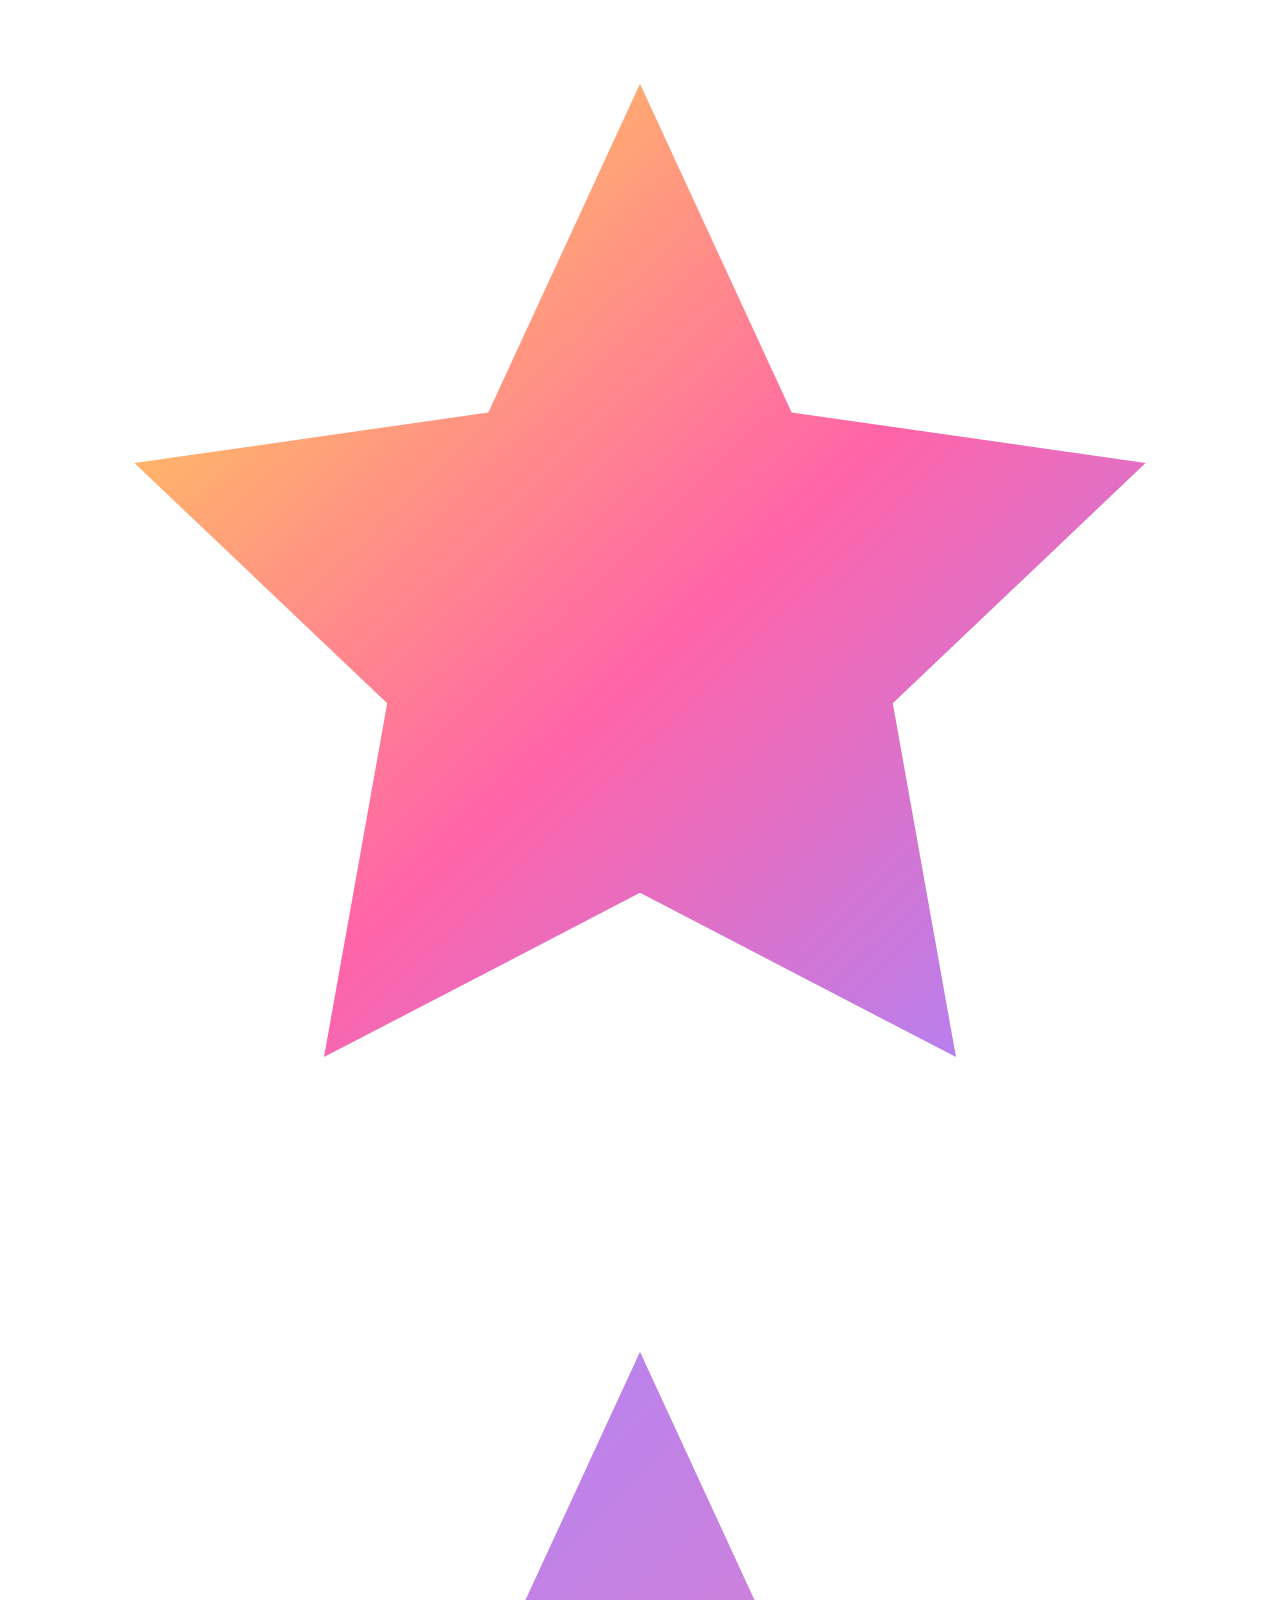
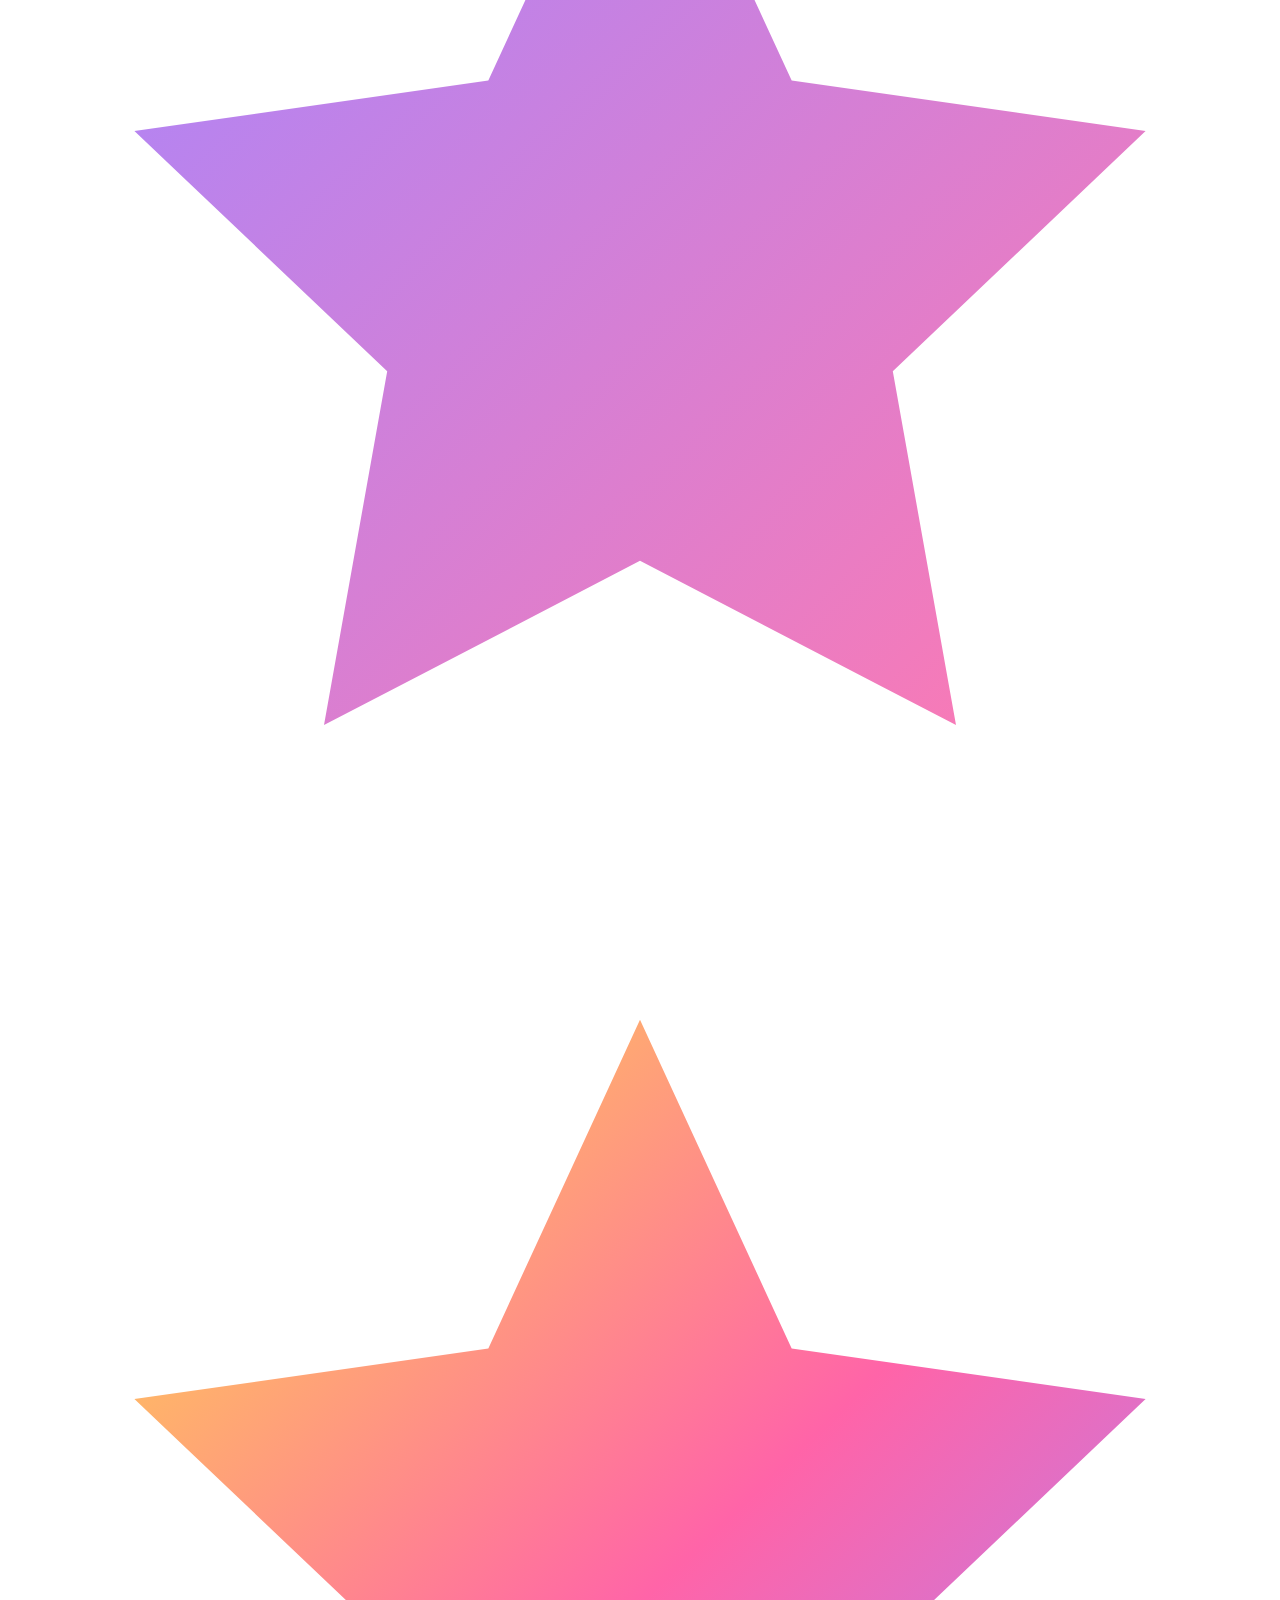
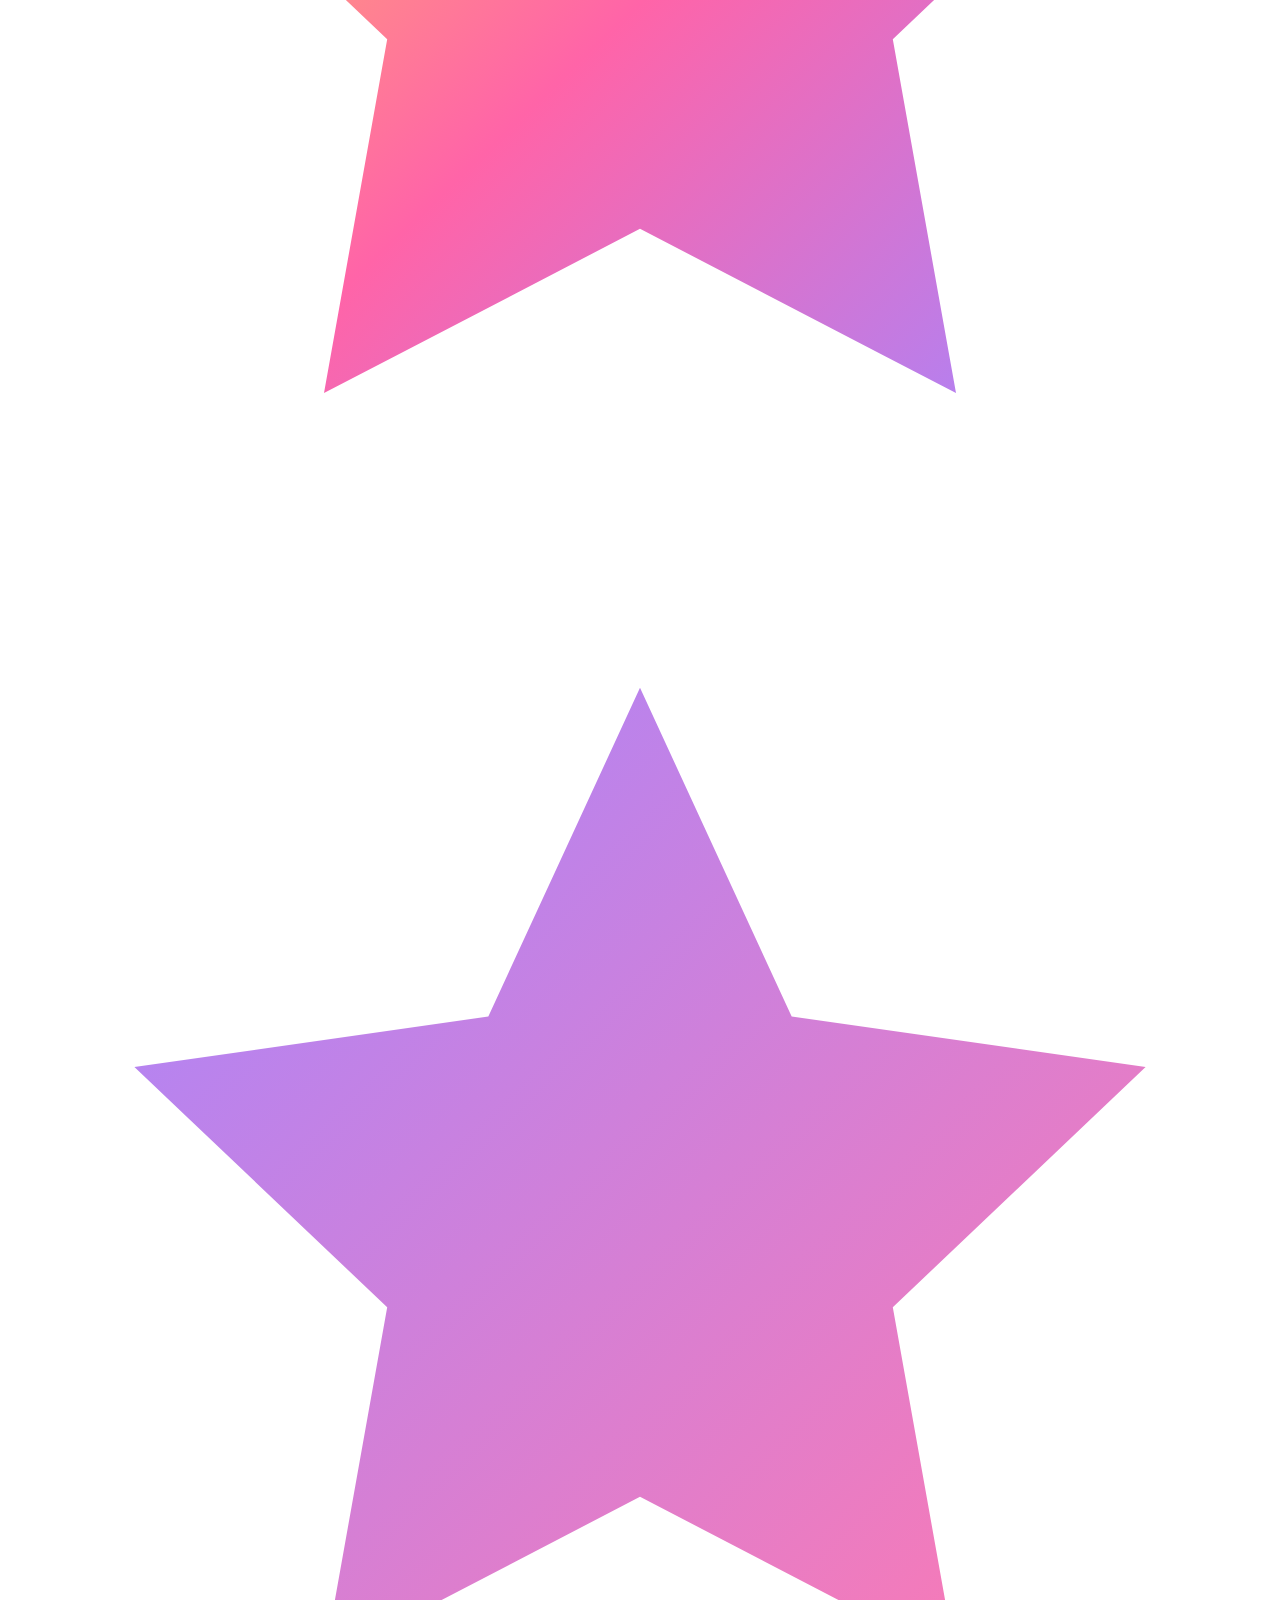
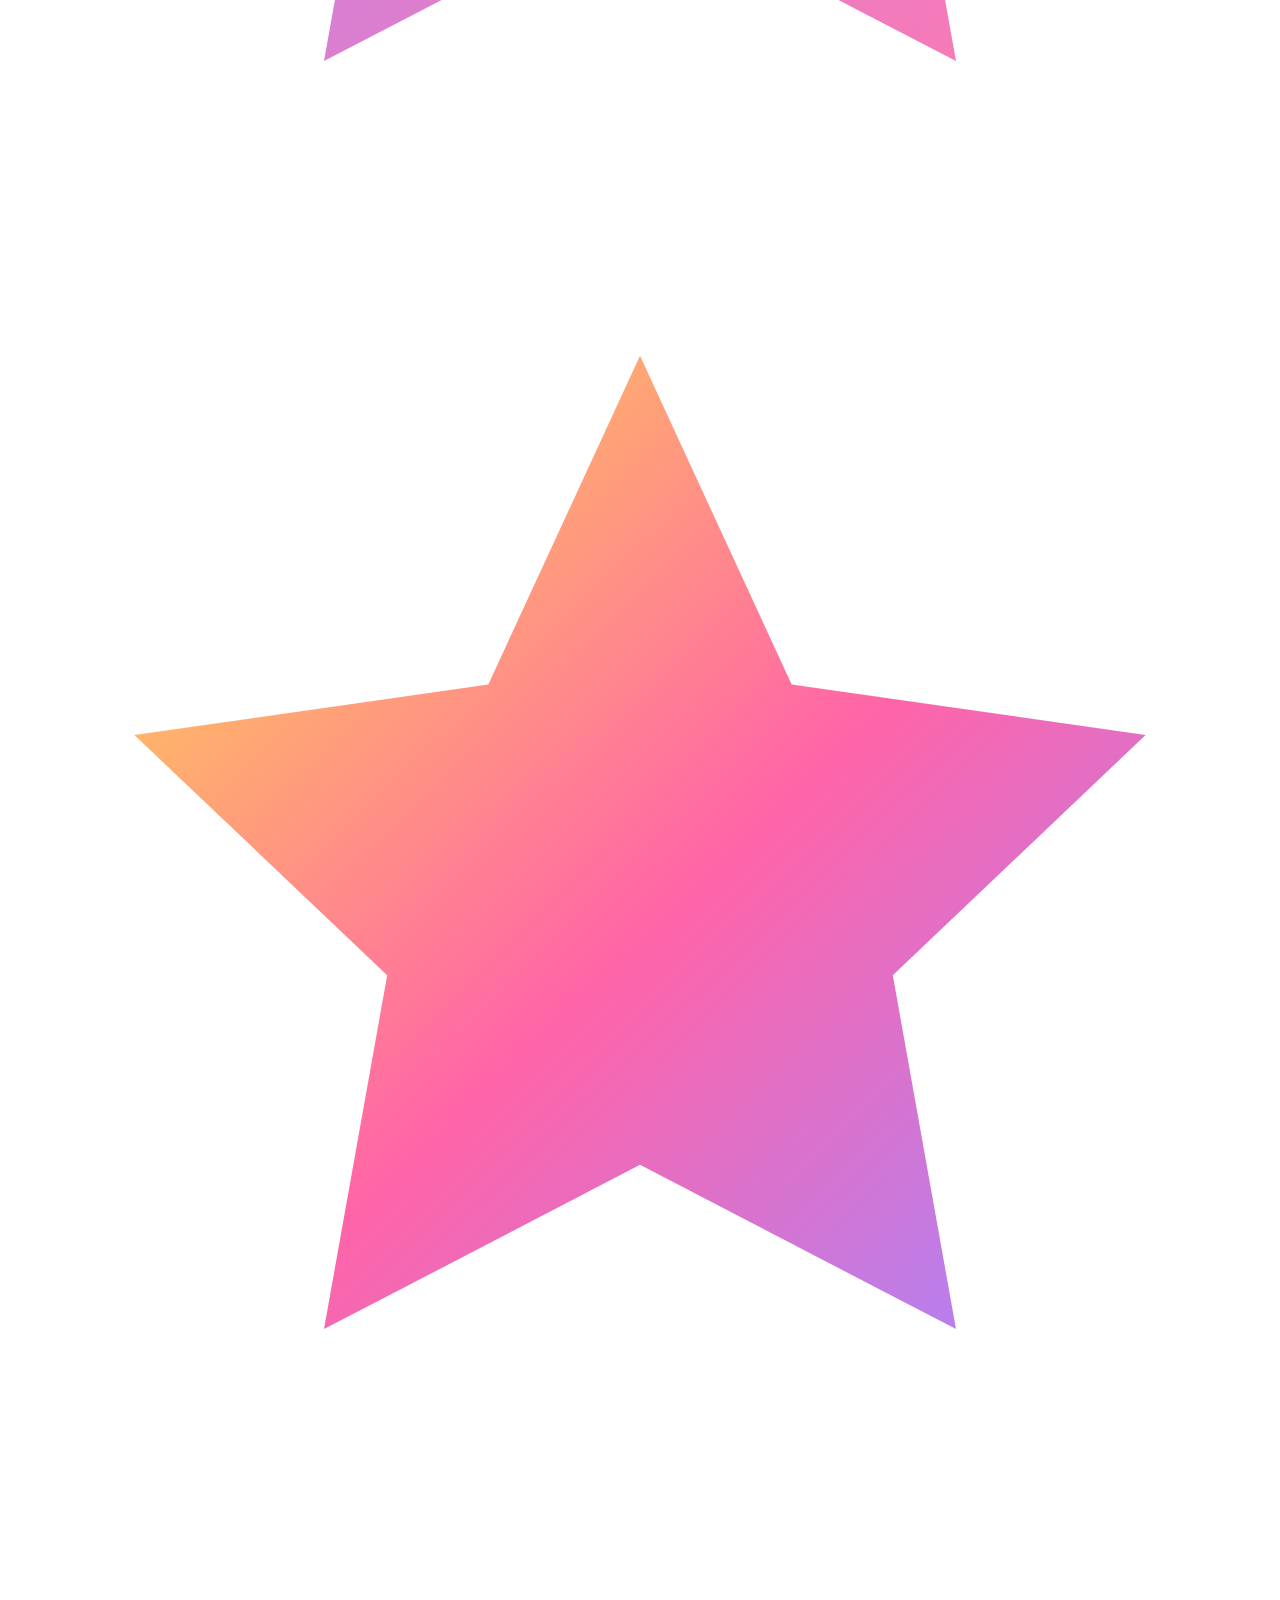
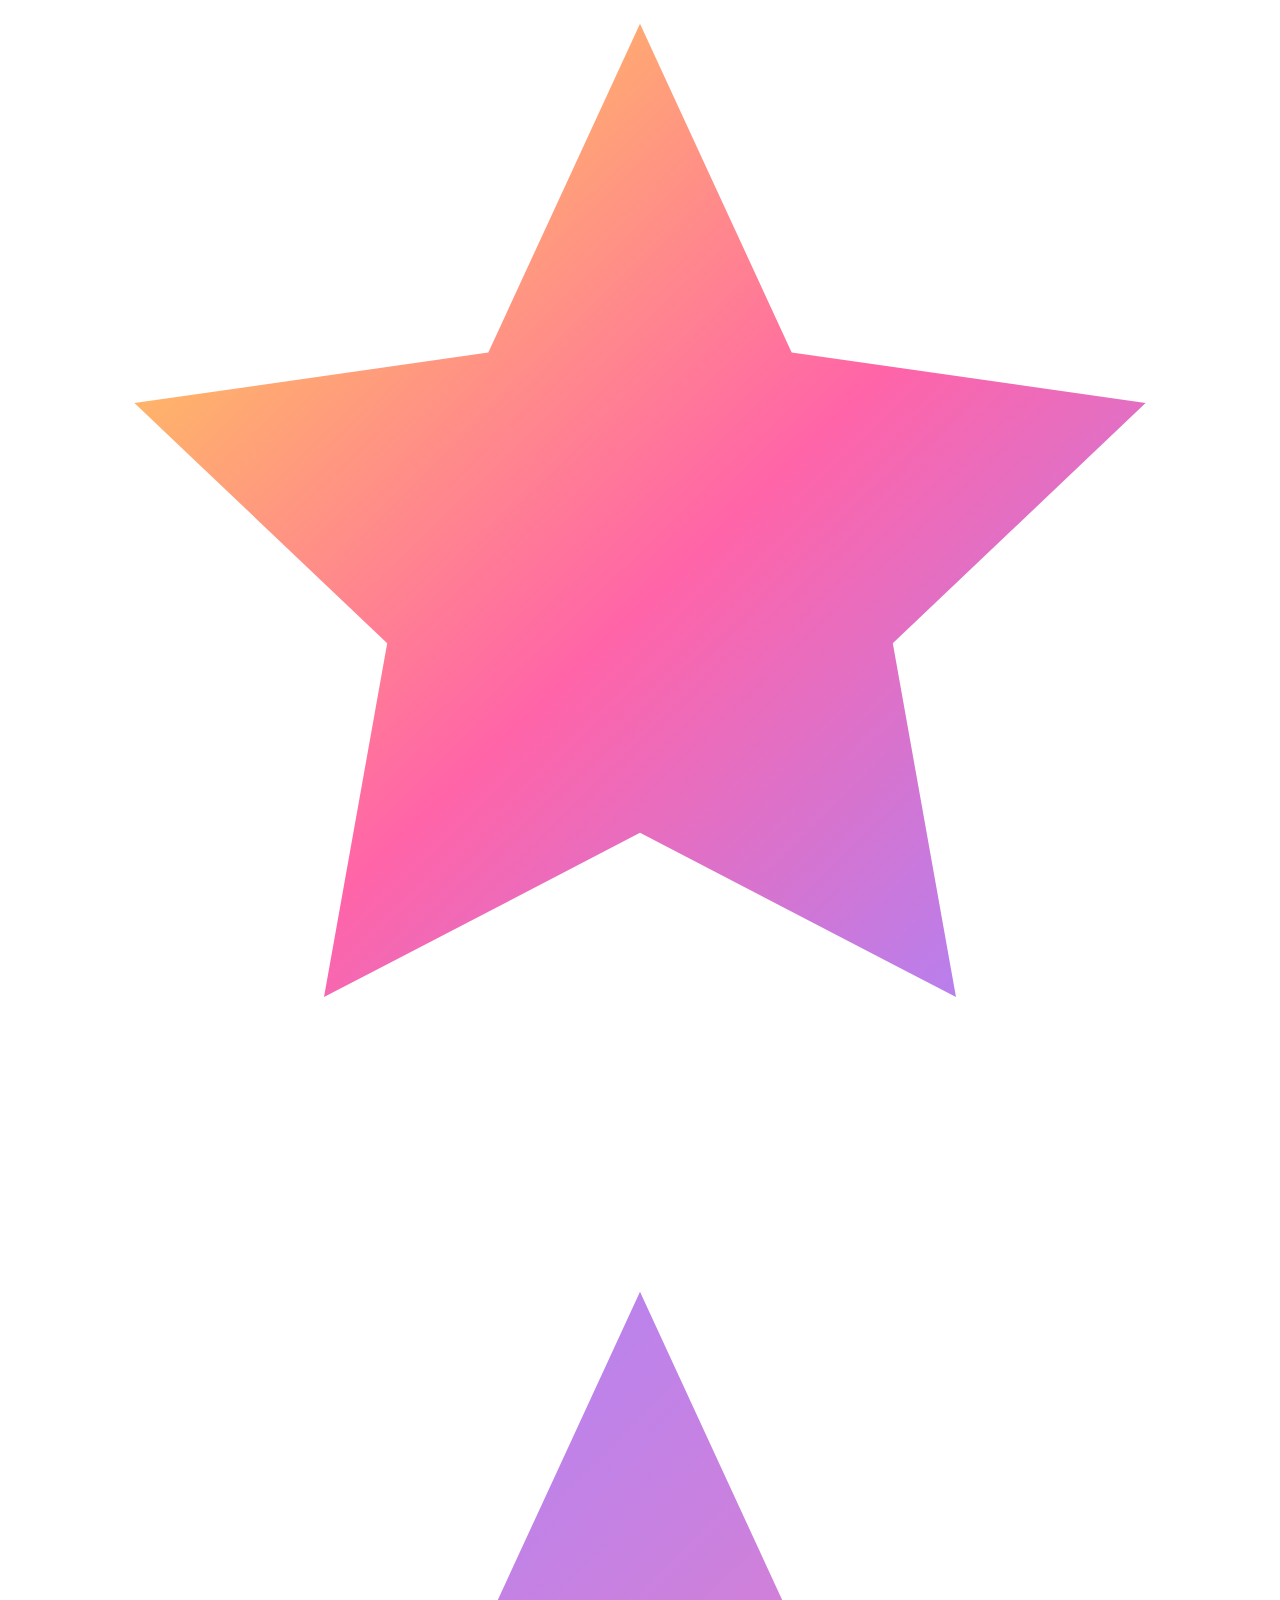
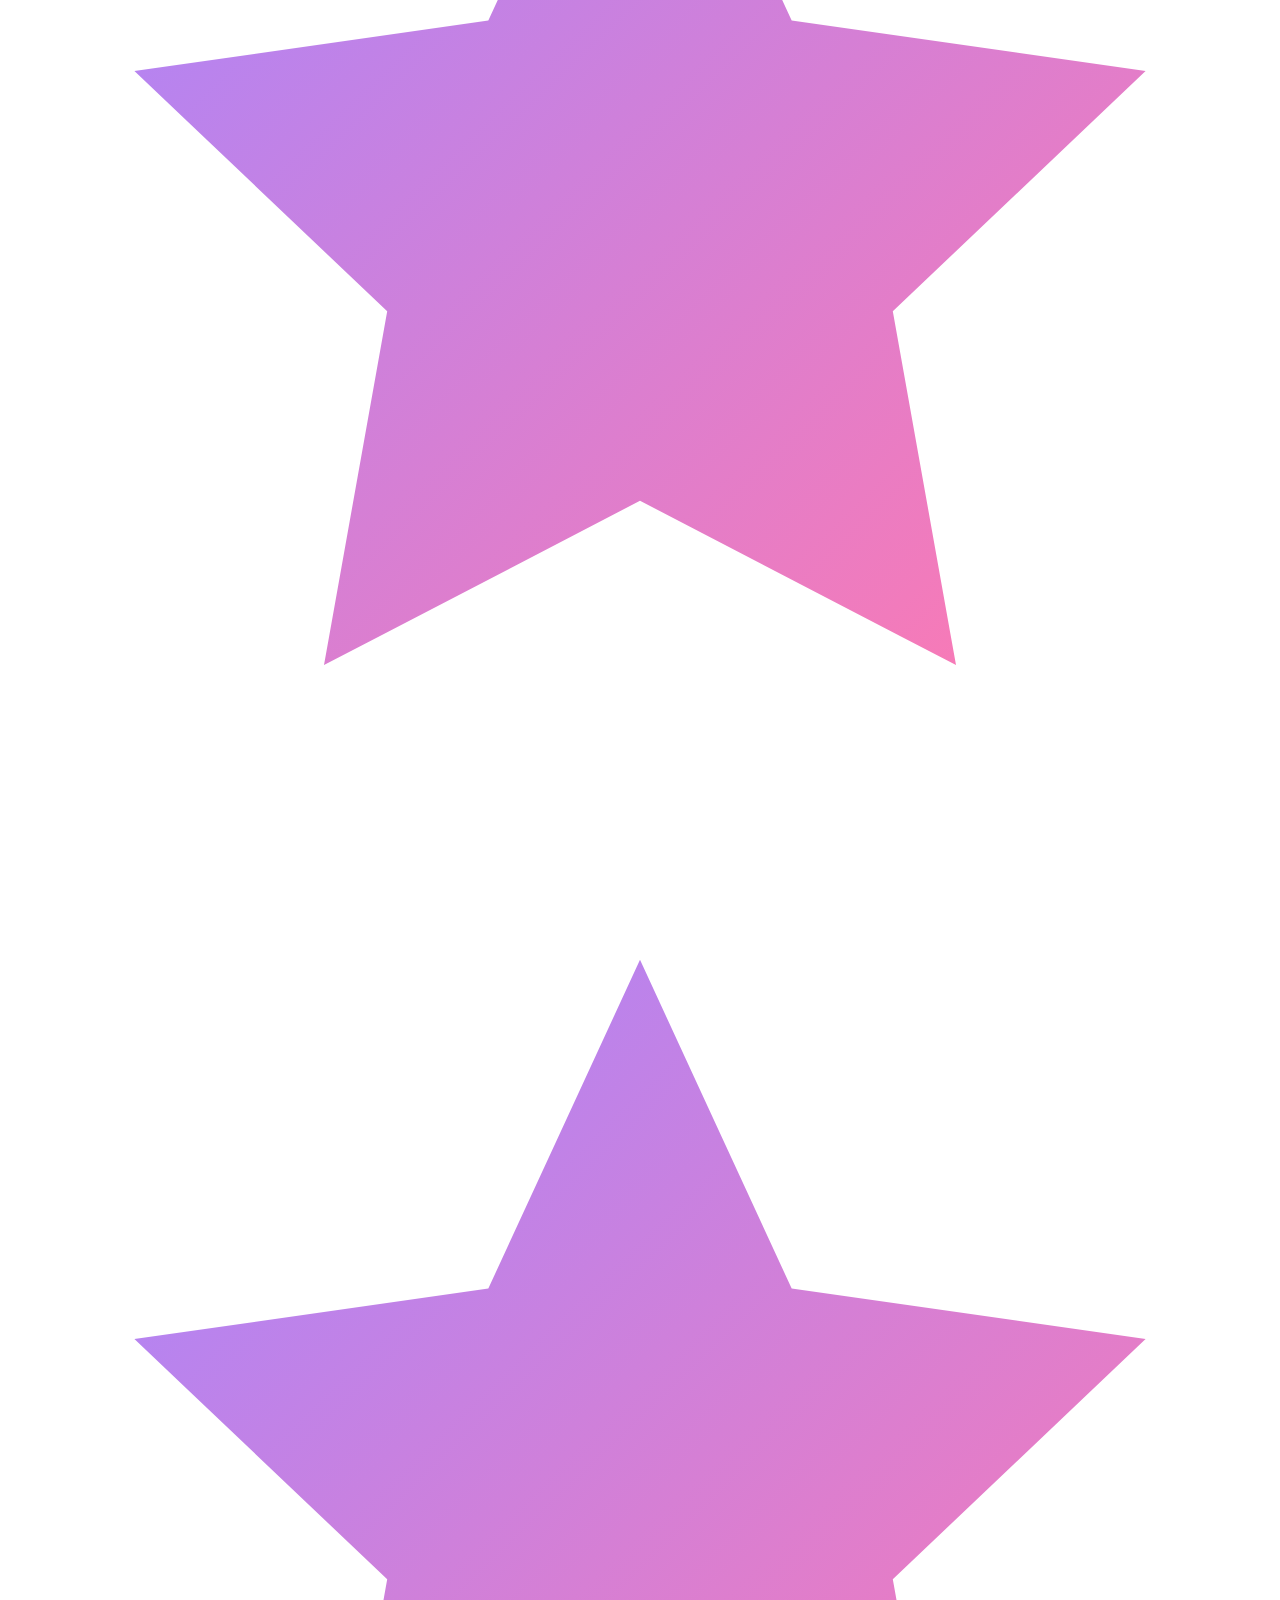
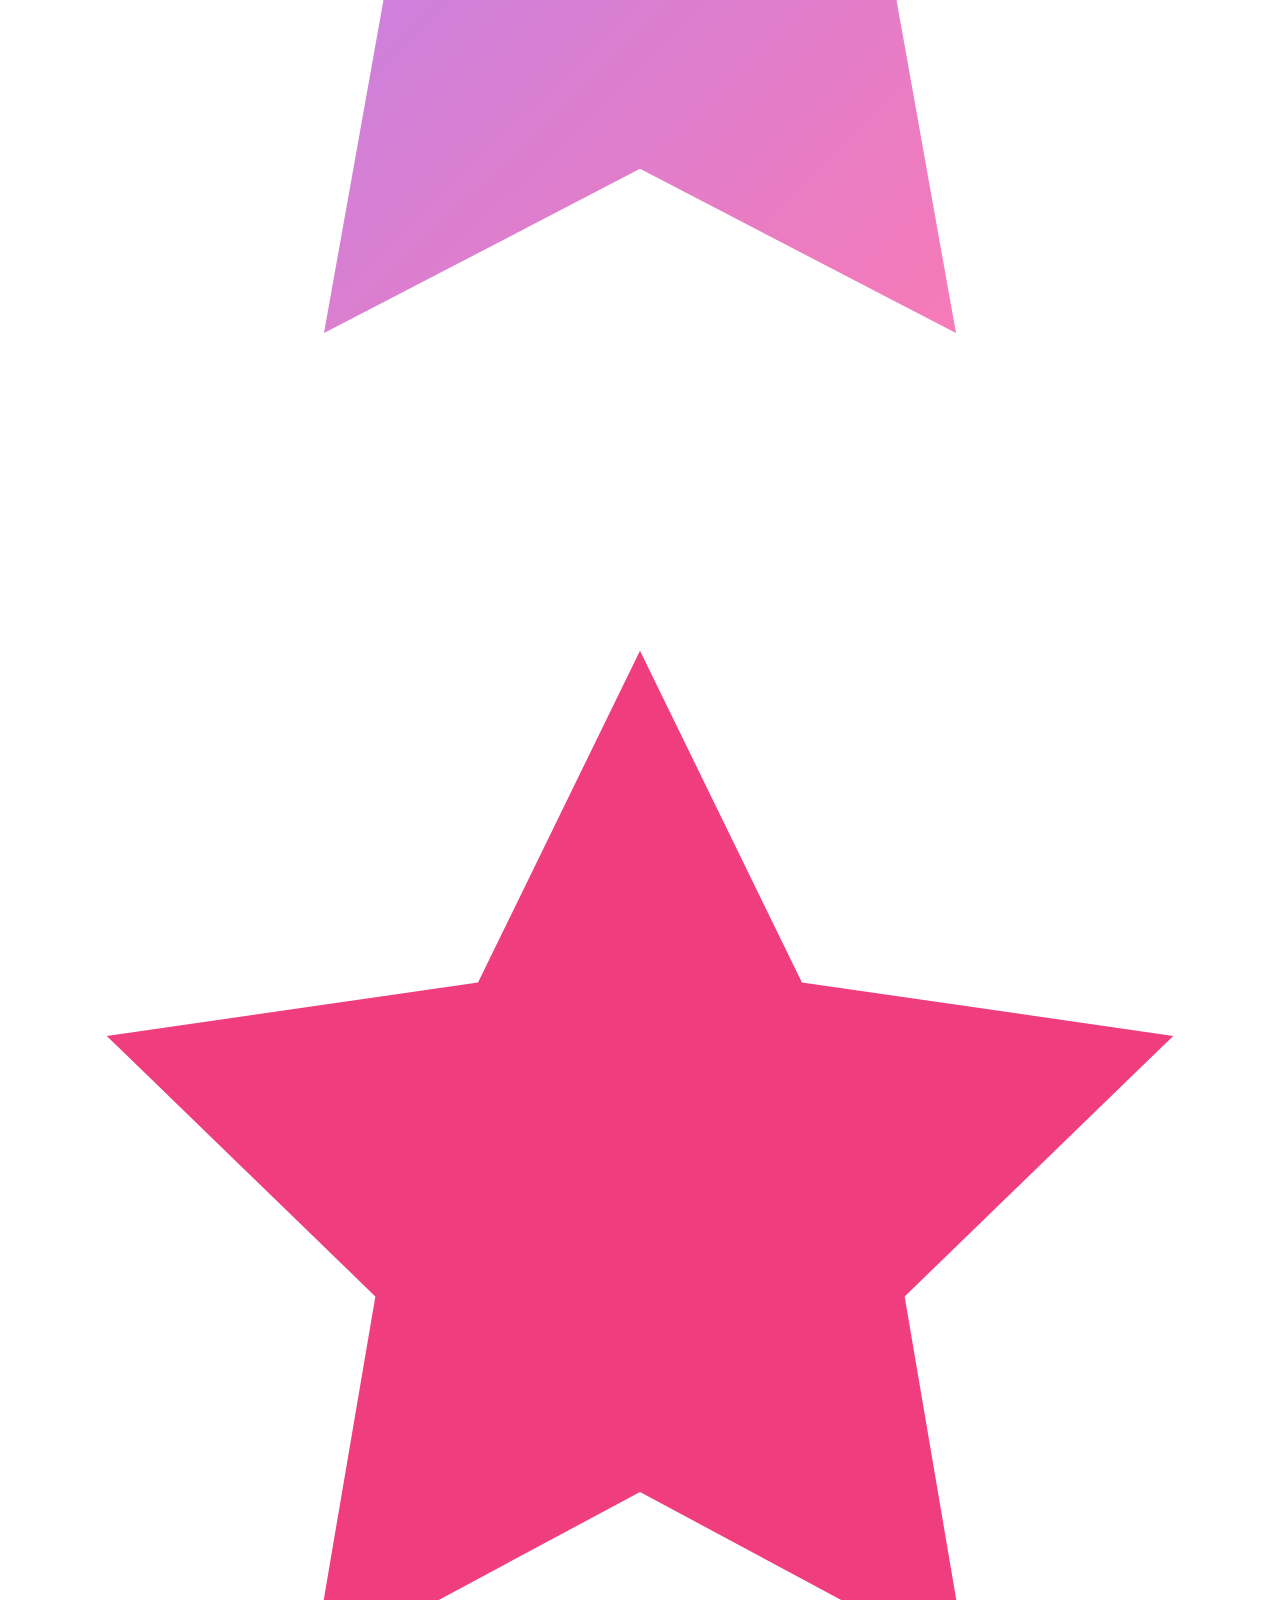
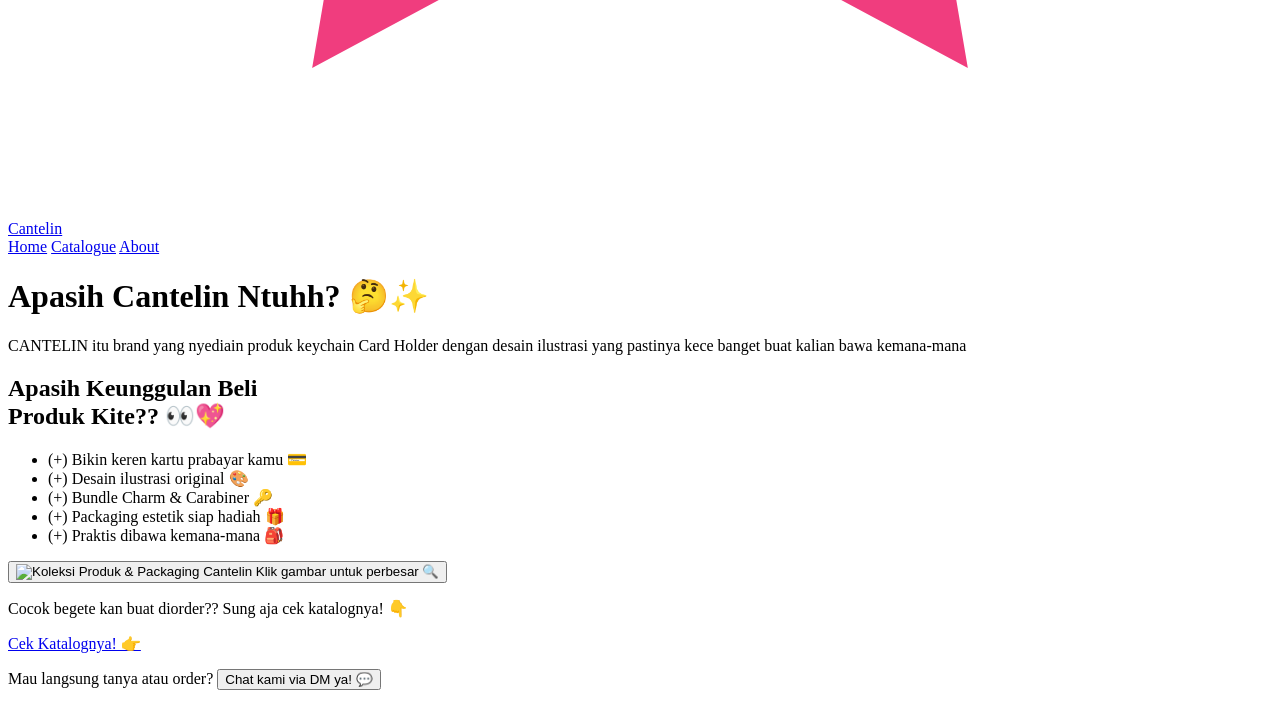
==== about.html @ 92359864 "feat: add Home, Catalogue, and About HTML routing pages" ====
<!DOCTYPE html>
<html lang="id">
<head>
  <meta charset="UTF-8" />
  <meta name="viewport" content="width=device-width, initial-scale=1.0" />
  <title>Cantelin — About</title>
  <link rel="preconnect" href="https://fonts.googleapis.com" />
  <link rel="preconnect" href="https://fonts.gstatic.com" crossorigin />
  <link href="https://fonts.googleapis.com/css2?family=Fredoka:wght@600;700&family=Plus+Jakarta+Sans:wght@500;600;700;800&display=swap" rel="stylesheet" />
  <link rel="stylesheet" href="css/styles.css" />
</head>
<body data-page="about">
  <!-- Decorative Floating Stars -->
  <div class="bg-decor" aria-hidden="true">
    <svg class="decor-star decor-star--tl" viewBox="0 0 100 100">
      <defs>
        <linearGradient id="starGradAbtA" x1="0" y1="0" x2="1" y2="1">
          <stop offset="0%" stop-color="#ffe047"/>
          <stop offset="55%" stop-color="#ff64a8"/>
          <stop offset="100%" stop-color="#a586ff"/>
        </linearGradient>
        <linearGradient id="starGradAbtB" x1="0" y1="0" x2="1" y2="1">
          <stop offset="0%" stop-color="#a586ff"/>
          <stop offset="100%" stop-color="#ff79b0"/>
        </linearGradient>
      </defs>
      <path fill="url(#starGradAbtA)" d="M50 6l12 26 28 4-20 19 5 28-25-13-25 13 5-28-20-19 28-4z"/>
    </svg>
    <svg class="decor-star decor-star--tl-sm" viewBox="0 0 100 100">
      <path fill="url(#starGradAbtB)" d="M50 6l12 26 28 4-20 19 5 28-25-13-25 13 5-28-20-19 28-4z"/>
    </svg>
    <svg class="decor-star decor-star--tr-sm" viewBox="0 0 100 100">
      <path fill="url(#starGradAbtA)" d="M50 6l12 26 28 4-20 19 5 28-25-13-25 13 5-28-20-19 28-4z"/>
    </svg>
    <svg class="decor-star decor-star--tr" viewBox="0 0 100 100">
      <path fill="url(#starGradAbtB)" d="M50 6l12 26 28 4-20 19 5 28-25-13-25 13 5-28-20-19 28-4z"/>
    </svg>
    <svg class="decor-star decor-star--mr" viewBox="0 0 100 100">
      <path fill="url(#starGradAbtA)" d="M50 6l12 26 28 4-20 19 5 28-25-13-25 13 5-28-20-19 28-4z"/>
    </svg>
    <svg class="decor-star decor-star--bl" viewBox="0 0 100 100">
      <path fill="url(#starGradAbtA)" d="M50 6l12 26 28 4-20 19 5 28-25-13-25 13 5-28-20-19 28-4z"/>
    </svg>
    <svg class="decor-star decor-star--bl-sm" viewBox="0 0 100 100">
      <path fill="url(#starGradAbtB)" d="M50 6l12 26 28 4-20 19 5 28-25-13-25 13 5-28-20-19 28-4z"/>
    </svg>
    <svg class="decor-star decor-star--br" viewBox="0 0 100 100">
      <path fill="url(#starGradAbtB)" d="M50 6l12 26 28 4-20 19 5 28-25-13-25 13 5-28-20-19 28-4z"/>
    </svg>
  </div>

  <div class="page-shell">
    <header class="site-header">
      <a href="index.html" class="brand-logo" aria-label="Cantelin Home">
        <svg class="brand-star" viewBox="0 0 64 64" aria-hidden="true">
          <path fill="#f03d7e" d="M32 5l8.2 16.8L59 24.5 45.4 37.7l3.2 18.8L32 47.6l-16.6 8.9 3.2-18.8L5 24.5l18.8-2.7z"/>
        </svg>
        <span class="brand-wordmark">Cantelin</span>
      </a>

      <nav class="site-nav" aria-label="Navigasi Utama">
        <a href="index.html" class="nav-link">Home</a>
        <a href="catalogue.html" class="nav-link">Catalogue</a>
        <a href="about.html" class="nav-link is-active" aria-current="page">About</a>
      </nav>
    </header>

    <main class="about-main">
      <h1 class="about-title">Apasih Cantelin Ntuhh? 🤔✨</h1>
      <p class="about-intro">
        CANTELIN itu brand yang nyediain produk keychain Card Holder dengan desain ilustrasi yang pastinya kece banget buat kalian bawa kemana-mana
      </p>

      <section class="about-columns" aria-label="Keunggulan Cantelin">
        <div class="about-benefits">
          <h2 class="about-subheading">
            Apasih Keunggulan Beli<br />
            Produk Kite?? 👀💖
          </h2>

          <ul class="benefit-list">
            <li class="benefit-pill benefit-pill--lilac">(+) Bikin keren kartu prabayar kamu 💳</li>
            <li class="benefit-pill benefit-pill--peach">(+) Desain ilustrasi original 🎨</li>
            <li class="benefit-pill benefit-pill--mint">(+) Bundle Charm &amp; Carabiner 🔑</li>
            <li class="benefit-pill benefit-pill--sky">(+) Packaging estetik siap hadiah 🎁</li>
            <li class="benefit-pill benefit-pill--rose">(+) Praktis dibawa kemana-mana 🎒</li>
          </ul>
        </div>

        <div class="about-showcase-wrap">
          <button type="button" class="about-showcase-frame" id="about-showcase-btn" aria-label="Klik gambar untuk memperbesar">
            <div class="about-showcase-inner">
              <img src="assets/images/about-showcase.png" alt="Koleksi Produk &amp; Packaging Cantelin" />
              <span class="click-hint">Klik gambar untuk perbesar 🔍</span>
            </div>
          </button>
        </div>
      </section>

      <p class="about-cta-text">
        Cocok begete kan buat diorder?? Sung aja cek katalognya! 👇
      </p>

      <a href="catalogue.html" class="cta-pill">
        Cek Katalognya! 👉
      </a>

      <p class="dm-prompt">
        Mau langsung tanya atau order?
        <button type="button" class="dm-inline-link" onclick="openDmLink()">
          Chat kami via DM ya! 💬
        </button>
      </p>
    </main>
  </div>

  <script src="js/data.js"></script>
  <script src="js/main.js"></script>
</body>
</html>
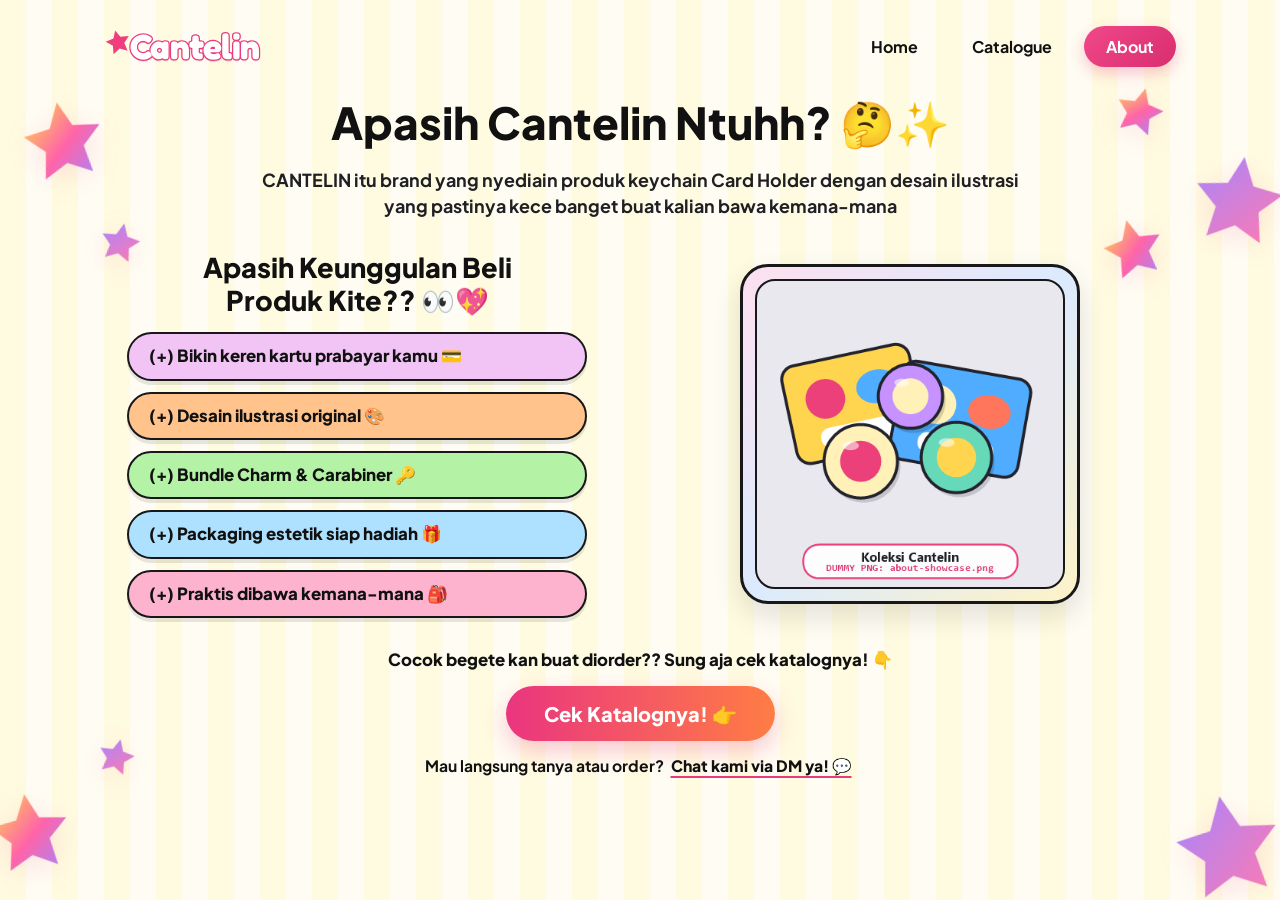
==== commit 72bba28b: "feat: refine home 3:2 full-bleed carousel, catalogue header, about mobile layout, and DM new-tab beh" ====
--- a/about.html
+++ b/about.html
@@ -1,51 +1,55 @@
 <!DOCTYPE html>
 <html lang="id">
+
 <head>
   <meta charset="UTF-8" />
   <meta name="viewport" content="width=device-width, initial-scale=1.0" />
   <title>Cantelin — About</title>
   <link rel="preconnect" href="https://fonts.googleapis.com" />
   <link rel="preconnect" href="https://fonts.gstatic.com" crossorigin />
-  <link href="https://fonts.googleapis.com/css2?family=Fredoka:wght@600;700&family=Plus+Jakarta+Sans:wght@500;600;700;800&display=swap" rel="stylesheet" />
+  <link
+    href="https://fonts.googleapis.com/css2?family=Fredoka:wght@600;700&family=Plus+Jakarta+Sans:wght@500;600;700;800&display=swap"
+    rel="stylesheet" />
   <link rel="stylesheet" href="css/styles.css" />
 </head>
+
 <body data-page="about">
   <!-- Decorative Floating Stars -->
   <div class="bg-decor" aria-hidden="true">
     <svg class="decor-star decor-star--tl" viewBox="0 0 100 100">
       <defs>
         <linearGradient id="starGradAbtA" x1="0" y1="0" x2="1" y2="1">
-          <stop offset="0%" stop-color="#ffe047"/>
-          <stop offset="55%" stop-color="#ff64a8"/>
-          <stop offset="100%" stop-color="#a586ff"/>
+          <stop offset="0%" stop-color="#ffe047" />
+          <stop offset="55%" stop-color="#ff64a8" />
+          <stop offset="100%" stop-color="#a586ff" />
         </linearGradient>
         <linearGradient id="starGradAbtB" x1="0" y1="0" x2="1" y2="1">
-          <stop offset="0%" stop-color="#a586ff"/>
-          <stop offset="100%" stop-color="#ff79b0"/>
+          <stop offset="0%" stop-color="#a586ff" />
+          <stop offset="100%" stop-color="#ff79b0" />
         </linearGradient>
       </defs>
-      <path fill="url(#starGradAbtA)" d="M50 6l12 26 28 4-20 19 5 28-25-13-25 13 5-28-20-19 28-4z"/>
+      <path fill="url(#starGradAbtA)" d="M50 6l12 26 28 4-20 19 5 28-25-13-25 13 5-28-20-19 28-4z" />
     </svg>
     <svg class="decor-star decor-star--tl-sm" viewBox="0 0 100 100">
-      <path fill="url(#starGradAbtB)" d="M50 6l12 26 28 4-20 19 5 28-25-13-25 13 5-28-20-19 28-4z"/>
+      <path fill="url(#starGradAbtB)" d="M50 6l12 26 28 4-20 19 5 28-25-13-25 13 5-28-20-19 28-4z" />
     </svg>
     <svg class="decor-star decor-star--tr-sm" viewBox="0 0 100 100">
-      <path fill="url(#starGradAbtA)" d="M50 6l12 26 28 4-20 19 5 28-25-13-25 13 5-28-20-19 28-4z"/>
+      <path fill="url(#starGradAbtA)" d="M50 6l12 26 28 4-20 19 5 28-25-13-25 13 5-28-20-19 28-4z" />
     </svg>
     <svg class="decor-star decor-star--tr" viewBox="0 0 100 100">
-      <path fill="url(#starGradAbtB)" d="M50 6l12 26 28 4-20 19 5 28-25-13-25 13 5-28-20-19 28-4z"/>
+      <path fill="url(#starGradAbtB)" d="M50 6l12 26 28 4-20 19 5 28-25-13-25 13 5-28-20-19 28-4z" />
     </svg>
     <svg class="decor-star decor-star--mr" viewBox="0 0 100 100">
-      <path fill="url(#starGradAbtA)" d="M50 6l12 26 28 4-20 19 5 28-25-13-25 13 5-28-20-19 28-4z"/>
+      <path fill="url(#starGradAbtA)" d="M50 6l12 26 28 4-20 19 5 28-25-13-25 13 5-28-20-19 28-4z" />
     </svg>
     <svg class="decor-star decor-star--bl" viewBox="0 0 100 100">
-      <path fill="url(#starGradAbtA)" d="M50 6l12 26 28 4-20 19 5 28-25-13-25 13 5-28-20-19 28-4z"/>
+      <path fill="url(#starGradAbtA)" d="M50 6l12 26 28 4-20 19 5 28-25-13-25 13 5-28-20-19 28-4z" />
     </svg>
     <svg class="decor-star decor-star--bl-sm" viewBox="0 0 100 100">
-      <path fill="url(#starGradAbtB)" d="M50 6l12 26 28 4-20 19 5 28-25-13-25 13 5-28-20-19 28-4z"/>
+      <path fill="url(#starGradAbtB)" d="M50 6l12 26 28 4-20 19 5 28-25-13-25 13 5-28-20-19 28-4z" />
     </svg>
     <svg class="decor-star decor-star--br" viewBox="0 0 100 100">
-      <path fill="url(#starGradAbtB)" d="M50 6l12 26 28 4-20 19 5 28-25-13-25 13 5-28-20-19 28-4z"/>
+      <path fill="url(#starGradAbtB)" d="M50 6l12 26 28 4-20 19 5 28-25-13-25 13 5-28-20-19 28-4z" />
     </svg>
   </div>
 
@@ -53,7 +57,8 @@
     <header class="site-header">
       <a href="index.html" class="brand-logo" aria-label="Cantelin Home">
         <svg class="brand-star" viewBox="0 0 64 64" aria-hidden="true">
-          <path fill="#f03d7e" d="M32 5l8.2 16.8L59 24.5 45.4 37.7l3.2 18.8L32 47.6l-16.6 8.9 3.2-18.8L5 24.5l18.8-2.7z"/>
+          <path fill="#f03d7e"
+            d="M32 5l8.2 16.8L59 24.5 45.4 37.7l3.2 18.8L32 47.6l-16.6 8.9 3.2-18.8L5 24.5l18.8-2.7z" />
         </svg>
         <span class="brand-wordmark">Cantelin</span>
       </a>
@@ -68,7 +73,8 @@
     <main class="about-main">
       <h1 class="about-title">Apasih Cantelin Ntuhh? 🤔✨</h1>
       <p class="about-intro">
-        CANTELIN itu brand yang nyediain produk keychain Card Holder dengan desain ilustrasi yang pastinya kece banget buat kalian bawa kemana-mana
+        CANTELIN itu brand yang nyediain produk keychain Card Holder dengan desain ilustrasi yang pastinya kece banget
+        buat kalian bawa kemana-mana
       </p>
 
       <section class="about-columns" aria-label="Keunggulan Cantelin">
@@ -88,12 +94,11 @@
         </div>
 
         <div class="about-showcase-wrap">
-          <button type="button" class="about-showcase-frame" id="about-showcase-btn" aria-label="Klik gambar untuk memperbesar">
+          <div class="about-showcase-frame">
             <div class="about-showcase-inner">
               <img src="assets/images/about-showcase.png" alt="Koleksi Produk &amp; Packaging Cantelin" />
-              <span class="click-hint">Klik gambar untuk perbesar 🔍</span>
             </div>
-          </button>
+          </div>
         </div>
       </section>
 
@@ -117,4 +122,5 @@
   <script src="js/data.js"></script>
   <script src="js/main.js"></script>
 </body>
-</html>
+
+</html>
--- a/css/styles.css
+++ b/css/styles.css
@@ -0,0 +1,1297 @@
+/* =========================================================
+   Cantelin — Shared Stylesheet
+   ========================================================= */
+
+:root {
+  --stripe-a: #fffbe0;
+  --stripe-b: #fffdf3;
+  --pink: #e93a7d;
+  --pink-dark: #d12667;
+  --pink-soft: #fde2ee;
+  --coral: #ff7a45;
+  --ink: #111111;
+  --ink-muted: #3f3f46;
+  --card-grey: #e9e8ef;
+  --white: #ffffff;
+  --shadow-soft: 0 12px 34px rgba(17, 17, 17, 0.08);
+  --shadow-cta: 0 10px 24px rgba(233, 58, 125, 0.28);
+}
+
+*,
+*::before,
+*::after {
+  box-sizing: border-box;
+}
+
+html,
+body {
+  margin: 0;
+  padding: 0;
+  min-height: 100%;
+}
+
+body {
+  font-family: "Plus Jakarta Sans", "Nunito", "Segoe UI", system-ui, -apple-system, sans-serif;
+  color: var(--ink);
+  background: repeating-linear-gradient(90deg,
+      var(--stripe-a) 0px,
+      var(--stripe-a) 26px,
+      var(--stripe-b) 26px,
+      var(--stripe-b) 52px);
+  position: relative;
+  overflow-x: hidden;
+  line-height: 1.45;
+}
+
+img {
+  max-width: 100%;
+  display: block;
+}
+
+button {
+  font-family: inherit;
+}
+
+a {
+  color: inherit;
+}
+
+/* ---------- Decorative Floating Stars & Sparkles ---------- */
+
+.bg-decor {
+  position: fixed;
+  inset: 0;
+  pointer-events: none;
+  z-index: 0;
+  overflow: hidden;
+}
+
+.decor-star,
+.decor-sparkle {
+  position: absolute;
+  filter: drop-shadow(0 6px 14px rgba(233, 58, 125, 0.14));
+  animation: floatGentle 6s ease-in-out infinite;
+}
+
+.decor-star--tl {
+  top: 96px;
+  left: 16px;
+  width: 96px;
+  transform: rotate(-10deg);
+}
+
+.decor-star--tl-sm {
+  top: 220px;
+  left: 96px;
+  width: 48px;
+  transform: rotate(12deg);
+  animation-delay: -1.8s;
+}
+
+.decor-star--tr-sm {
+  top: 84px;
+  right: 112px;
+  width: 58px;
+  transform: rotate(15deg);
+  animation-delay: -2.5s;
+}
+
+.decor-star--tr {
+  top: 150px;
+  right: -12px;
+  width: 108px;
+  transform: rotate(8deg);
+  animation-delay: -0.9s;
+}
+
+.decor-star--mr {
+  top: 215px;
+  right: 110px;
+  width: 72px;
+  transform: rotate(-14deg);
+  animation-delay: -3.2s;
+}
+
+.decor-star--bl {
+  bottom: 16px;
+  left: -18px;
+  width: 96px;
+  transform: rotate(-8deg);
+  animation-delay: -1.2s;
+}
+
+.decor-star--bl-sm {
+  bottom: 120px;
+  left: 94px;
+  width: 44px;
+  transform: rotate(14deg);
+  animation-delay: -4s;
+}
+
+.decor-star--br {
+  bottom: -14px;
+  right: -12px;
+  width: 126px;
+  transform: rotate(-10deg);
+  animation-delay: -2.1s;
+}
+
+.decor-star--br-sm {
+  bottom: 34px;
+  right: 150px;
+  width: 42px;
+  transform: rotate(18deg);
+  animation-delay: -0.5s;
+}
+
+@keyframes floatGentle {
+
+  0%,
+  100% {
+    translate: 0 0;
+  }
+
+  50% {
+    translate: 0 -8px;
+  }
+}
+
+/* ---------- Page Container & Header / Navbar ---------- */
+
+.page-shell {
+  position: relative;
+  z-index: 1;
+  max-width: 1120px;
+  margin: 0 auto;
+  padding: 20px 24px 48px;
+  min-height: 100vh;
+  display: flex;
+  flex-direction: column;
+}
+
+.site-header {
+  display: flex;
+  align-items: center;
+  justify-content: space-between;
+  gap: 16px;
+  padding: 6px 0 18px;
+}
+
+.brand-logo {
+  display: inline-flex;
+  align-items: center;
+  gap: 2px;
+  text-decoration: none;
+  position: relative;
+  transition: transform 0.2s ease;
+}
+
+.brand-logo:hover {
+  transform: scale(1.04) rotate(-1deg);
+}
+
+.brand-star {
+  width: 28px;
+  height: 28px;
+  flex-shrink: 0;
+  margin-right: -4px;
+  margin-top: -10px;
+  transform: rotate(-14deg);
+}
+
+.brand-wordmark {
+  font-family: "Fredoka", "Plus Jakarta Sans", sans-serif;
+  font-weight: 700;
+  font-size: clamp(1.75rem, 3vw, 2.2rem);
+  letter-spacing: -0.02em;
+  color: #ffffff;
+  -webkit-text-stroke: 2.5px var(--pink);
+  paint-order: stroke fill;
+  text-shadow: 0 2px 0 rgba(233, 58, 125, 0.28);
+  line-height: 1;
+}
+
+.site-nav {
+  display: flex;
+  align-items: center;
+  gap: 10px;
+}
+
+.nav-link {
+  text-decoration: none;
+  font-weight: 700;
+  font-size: 1rem;
+  color: var(--ink);
+  padding: 9px 22px;
+  border-radius: 999px;
+  transition: background-color 0.2s ease, color 0.2s ease, transform 0.15s ease;
+}
+
+.nav-link:hover:not(.is-active) {
+  background-color: rgba(233, 58, 125, 0.12);
+  color: var(--pink-dark);
+}
+
+.nav-link.is-active {
+  background: linear-gradient(135deg, #f04889, #d92d6e);
+  color: #ffffff;
+  box-shadow: 0 6px 16px rgba(233, 58, 125, 0.3);
+}
+
+/* ---------- Shared Buttons & DM Link ---------- */
+
+.cta-pill {
+  display: inline-flex;
+  align-items: center;
+  justify-content: center;
+  gap: 8px;
+  padding: 13px 38px;
+  border-radius: 999px;
+  border: none;
+  cursor: pointer;
+  text-decoration: none;
+  font-weight: 800;
+  font-size: 1.25rem;
+  color: #ffffff;
+  background: linear-gradient(90deg, #ea357f 0%, #ff7d45 100%);
+  box-shadow: var(--shadow-cta);
+  transition: transform 0.18s ease, box-shadow 0.18s ease, filter 0.18s ease;
+}
+
+.cta-pill:hover {
+  transform: translateY(-2px) scale(1.02);
+  box-shadow: 0 14px 28px rgba(233, 58, 125, 0.36);
+  filter: brightness(1.03);
+}
+
+.cta-pill:active {
+  transform: translateY(0) scale(0.99);
+}
+
+.cta-pill--pink {
+  background: linear-gradient(90deg, #f05a94 0%, #e02970 100%);
+  padding: 12px 34px;
+}
+
+.dm-prompt {
+  margin: 12px 0 0;
+  font-size: 0.98rem;
+  font-weight: 700;
+  color: var(--ink);
+  text-align: center;
+}
+
+.dm-inline-link {
+  background: none;
+  border: none;
+  padding: 2px 4px;
+  margin: 0;
+  font: inherit;
+  font-weight: 800;
+  color: var(--ink);
+  cursor: pointer;
+  text-decoration: underline;
+  text-decoration-color: var(--pink);
+  text-decoration-thickness: 2px;
+  text-underline-offset: 4px;
+  border-radius: 6px;
+  transition: color 0.18s ease, background-color 0.18s ease;
+}
+
+.dm-inline-link:hover {
+  color: var(--pink-dark);
+  background-color: rgba(233, 58, 125, 0.1);
+}
+
+.dm-dummy-link {
+  background: none;
+  border: none;
+  font: inherit;
+  font-weight: 700;
+  color: var(--ink);
+  cursor: pointer;
+  padding: 4px 8px;
+  border-radius: 8px;
+  transition: color 0.18s ease, background-color 0.18s ease;
+}
+
+.dm-dummy-link:hover {
+  color: var(--pink-dark);
+  background-color: rgba(233, 58, 125, 0.1);
+  text-decoration: underline;
+}
+
+/* ---------- HOME PAGE (index.html) ---------- */
+
+.home-main {
+  flex: 1;
+  display: flex;
+  flex-direction: column;
+  align-items: center;
+  text-align: center;
+  padding-top: 6px;
+}
+
+.hero-title {
+  margin: 0 0 10px;
+  font-size: clamp(1.8rem, 3.8vw, 2.75rem);
+  font-weight: 800;
+  line-height: 1.15;
+  letter-spacing: -0.025em;
+  color: var(--ink);
+}
+
+.hero-subtitle {
+  max-width: 720px;
+  margin: 0 0 22px;
+  font-size: clamp(0.95rem, 1.5vw, 1.08rem);
+  font-weight: 700;
+  color: #1f1f24;
+  line-height: 1.45;
+}
+
+.carousel-card {
+  width: 100%;
+  max-width: 860px;
+  background: var(--white);
+  border-radius: 22px;
+  box-shadow: var(--shadow-soft);
+  padding: 0;
+  position: relative;
+  overflow: hidden;
+}
+
+.carousel-arrow {
+  position: absolute;
+  top: 50%;
+  transform: translateY(-50%);
+  z-index: 2;
+  width: 44px;
+  height: 44px;
+  border-radius: 50%;
+  border: none;
+  background: rgba(255, 255, 255, 0.36);
+  backdrop-filter: blur(3px);
+  box-shadow: 0 2px 8px rgba(0, 0, 0, 0.1);
+  color: var(--ink);
+  font-size: 1.5rem;
+  font-weight: 800;
+  display: inline-flex;
+  align-items: center;
+  justify-content: center;
+  cursor: pointer;
+  transition: background-color 0.18s ease, transform 0.15s ease, color 0.18s ease;
+}
+
+.carousel-arrow--prev {
+  left: 14px;
+}
+
+.carousel-arrow--next {
+  right: 14px;
+}
+
+.carousel-arrow:hover {
+  background: rgba(255, 255, 255, 0.65);
+  color: var(--pink-dark);
+  transform: translateY(-50%) scale(1.08);
+}
+
+.carousel-stage {
+  width: 100%;
+  display: block;
+}
+
+.carousel-image-trigger {
+  width: 100%;
+  background: none;
+  border: none;
+  padding: 0;
+  overflow: hidden;
+  cursor: pointer;
+  display: block;
+  position: relative;
+}
+
+.carousel-image-trigger:hover .carousel-image {
+  transform: scale(1.02);
+}
+
+.carousel-image {
+  width: 100%;
+  aspect-ratio: 3 / 2;
+  height: auto;
+  object-fit: cover;
+  display: block;
+  transition: transform 0.25s ease;
+}
+
+.click-hint {
+  display: inline-flex;
+  align-items: center;
+  gap: 5px;
+  margin-top: 6px;
+  padding: 4px 12px;
+  border-radius: 999px;
+  background: #fff2f8;
+  border: 1px solid rgba(233, 58, 125, 0.3);
+  color: var(--pink-dark);
+  font-size: 0.78rem;
+  font-weight: 700;
+}
+
+.carousel-caption {
+  margin: 2px 0 0;
+  font-size: clamp(1.35rem, 2.5vw, 1.85rem);
+  font-weight: 800;
+  color: var(--ink);
+}
+
+.carousel-dots {
+  display: flex;
+  align-items: center;
+  justify-content: center;
+  gap: 10px;
+  margin: 14px 0 18px;
+}
+
+.carousel-dot {
+  width: 13px;
+  height: 13px;
+  border-radius: 50%;
+  border: 2px solid var(--ink);
+  background: transparent;
+  padding: 0;
+  cursor: pointer;
+  transition: transform 0.18s ease, background-color 0.18s ease;
+}
+
+.carousel-dot.is-active {
+  background: var(--ink);
+  transform: scale(1.15);
+}
+
+/* ---------- CATALOGUE PAGE (catalogue.html) ---------- */
+
+.sr-only {
+  position: absolute;
+  width: 1px;
+  height: 1px;
+  padding: 0;
+  margin: -1px;
+  overflow: hidden;
+  clip: rect(0, 0, 0, 0);
+  white-space: nowrap;
+  border: 0;
+}
+
+.brand-logo--catalogue .brand-wordmark {
+  font-size: clamp(1.45rem, 2.6vw, 2rem);
+}
+
+.catalogue-main {
+  flex: 1;
+  display: flex;
+  flex-direction: column;
+  align-items: center;
+  padding-top: 22px;
+}
+
+.catalogue-grid {
+  width: 100%;
+  display: flex;
+  flex-wrap: wrap;
+  justify-content: center;
+  gap: 28px 26px;
+  margin-bottom: 30px;
+}
+
+.product-card {
+  position: relative;
+  width: 332px;
+  max-width: 100%;
+  background: var(--card-grey);
+  border: 3px dashed #18181b;
+  border-radius: 18px;
+  padding: 58px 16px 14px;
+  display: flex;
+  flex-direction: column;
+  align-items: center;
+  justify-content: space-between;
+  transition: transform 0.2s ease, box-shadow 0.2s ease;
+}
+
+.product-card:hover {
+  transform: translateY(-3px);
+  box-shadow: 0 14px 30px rgba(17, 17, 17, 0.12);
+}
+
+.product-label-box {
+  position: absolute;
+  top: 10px;
+  left: 10px;
+  background: var(--white);
+  border: 1.5px solid #222222;
+  border-radius: 8px;
+  padding: 5px 12px;
+  text-align: left;
+  z-index: 3;
+  box-shadow: 0 2px 6px rgba(0, 0, 0, 0.06);
+}
+
+.product-label-title {
+  margin: 0;
+  font-size: 1.15rem;
+  font-weight: 800;
+  line-height: 1.15;
+  color: var(--ink);
+}
+
+.product-label-sub {
+  margin: 2px 0 0;
+  font-size: 0.78rem;
+  font-weight: 700;
+  color: #27272a;
+}
+
+.price-badge-stack {
+  position: absolute;
+  top: -16px;
+  right: -12px;
+  display: flex;
+  flex-direction: column;
+  align-items: center;
+  z-index: 4;
+}
+
+.price-badge {
+  width: 68px;
+  height: 68px;
+  border-radius: 50%;
+  background: #0f0f12;
+  color: #ffffff;
+  display: flex;
+  flex-direction: column;
+  align-items: center;
+  justify-content: center;
+  text-align: center;
+  box-shadow: 0 6px 14px rgba(0, 0, 0, 0.22);
+  line-height: 1.05;
+}
+
+.price-badge-main {
+  font-size: 1.25rem;
+  font-weight: 800;
+}
+
+.price-badge-sub {
+  font-size: 0.78rem;
+  font-weight: 700;
+  margin-top: 2px;
+}
+
+.price-badge-extra {
+  margin-top: -10px;
+  width: 56px;
+  height: 56px;
+  border-radius: 50%;
+  background: #0f0f12;
+  color: #ffffff;
+  border: 2px solid var(--white);
+  display: flex;
+  align-items: center;
+  justify-content: center;
+  text-align: center;
+  font-size: 0.68rem;
+  font-weight: 800;
+  line-height: 1.1;
+  padding: 4px;
+}
+
+.card-corner-stars {
+  position: absolute;
+  bottom: 42px;
+  left: -14px;
+  pointer-events: none;
+  z-index: 3;
+  display: flex;
+  align-items: flex-end;
+  gap: 2px;
+}
+
+.product-image-btn {
+  width: 100%;
+  height: 185px;
+  background: transparent;
+  border: none;
+  border-radius: 12px;
+  padding: 4px;
+  cursor: pointer;
+  position: relative;
+  display: flex;
+  align-items: center;
+  justify-content: center;
+  transition: transform 0.2s ease;
+}
+
+.product-image-btn:hover {
+  transform: scale(1.04);
+}
+
+.product-image-btn img {
+  max-height: 175px;
+  width: auto;
+  object-fit: contain;
+}
+
+.variant-strip {
+  width: 100%;
+  margin-top: 8px;
+  padding-top: 8px;
+  border-top: 1.5px dashed rgba(17, 17, 17, 0.25);
+  display: flex;
+  flex-wrap: wrap;
+  justify-content: center;
+  gap: 5px;
+  z-index: 3;
+}
+
+.variant-chip {
+  display: inline-flex;
+  align-items: center;
+  gap: 5px;
+  padding: 4px 9px;
+  border-radius: 999px;
+  border: 1.5px solid #222222;
+  background: var(--white);
+  font-size: 0.72rem;
+  font-weight: 800;
+  color: var(--ink);
+  cursor: pointer;
+  transition: all 0.15s ease;
+}
+
+.variant-chip:hover {
+  background: #fff0f6;
+  border-color: var(--pink);
+}
+
+.variant-chip.is-selected {
+  background: var(--pink);
+  border-color: var(--pink-dark);
+  color: #ffffff;
+}
+
+.variant-dot {
+  width: 9px;
+  height: 9px;
+  border-radius: 50%;
+  border: 1px solid rgba(0, 0, 0, 0.35);
+  flex-shrink: 0;
+}
+
+.catalogue-footer-cta {
+  display: flex;
+  flex-direction: column;
+  align-items: center;
+  gap: 8px;
+  margin-top: 2px;
+}
+
+/* ---------- ABOUT PAGE (about.html) ---------- */
+
+.about-main {
+  flex: 1;
+  display: flex;
+  flex-direction: column;
+  align-items: center;
+  text-align: center;
+  padding-top: 6px;
+}
+
+.about-title {
+  margin: 0 0 12px;
+  font-size: clamp(1.85rem, 3.8vw, 2.75rem);
+  font-weight: 800;
+  color: var(--ink);
+}
+
+.about-intro {
+  max-width: 780px;
+  margin: 0 0 32px;
+  font-size: clamp(0.98rem, 1.5vw, 1.12rem);
+  font-weight: 700;
+  color: #1f1f24;
+}
+
+.about-columns {
+  width: 100%;
+  display: grid;
+  grid-template-columns: 1fr 1.05fr;
+  align-items: center;
+  gap: 34px;
+  margin-bottom: 30px;
+}
+
+.about-benefits {
+  display: flex;
+  flex-direction: column;
+  align-items: center;
+}
+
+.about-subheading {
+  margin: 0 0 16px;
+  font-size: clamp(1.3rem, 2.5vw, 1.7rem);
+  font-weight: 800;
+  line-height: 1.2;
+}
+
+.benefit-list {
+  list-style: none;
+  margin: 0;
+  padding: 0;
+  width: 100%;
+  max-width: 460px;
+  display: flex;
+  flex-direction: column;
+  gap: 11px;
+}
+
+.benefit-pill {
+  padding: 10px 20px;
+  border-radius: 999px;
+  border: 2.5px solid #18181b;
+  font-weight: 800;
+  font-size: clamp(0.92rem, 1.4vw, 1.05rem);
+  text-align: left;
+  color: var(--ink);
+  box-shadow: 0 4px 0 rgba(17, 17, 17, 0.1);
+}
+
+.benefit-pill--lilac {
+  background: #f2c4f5;
+}
+
+.benefit-pill--peach {
+  background: #ffc38b;
+}
+
+.benefit-pill--mint {
+  background: #b4f2a6;
+}
+
+.benefit-pill--sky {
+  background: #aee1ff;
+}
+
+.benefit-pill--rose {
+  background: #fdb3ce;
+}
+
+.about-showcase-wrap {
+  position: relative;
+  display: flex;
+  justify-content: center;
+}
+
+.about-showcase-frame {
+  position: relative;
+  width: 100%;
+  max-width: 340px;
+  aspect-ratio: 1 / 1;
+  background: linear-gradient(135deg, #fde0ef 0%, #dbeafe 50%, #fef3c7 100%);
+  border: 3.5px solid #18181b;
+  border-radius: 28px;
+  padding: 12px;
+  box-shadow: 0 12px 28px rgba(17, 17, 17, 0.12);
+}
+
+.about-showcase-inner {
+  width: 100%;
+  height: 100%;
+  background: #e9e8ef;
+  border: 2.5px solid #18181b;
+  border-radius: 20px;
+  padding: 0;
+  overflow: hidden;
+  display: flex;
+  align-items: center;
+  justify-content: center;
+  position: relative;
+}
+
+.about-showcase-inner img {
+  width: 100%;
+  height: 100%;
+  max-height: none;
+  object-fit: cover;
+}
+
+.about-cta-text {
+  margin: 0 0 14px;
+  font-size: 1.05rem;
+  font-weight: 800;
+}
+
+/* ---------- POPUP CONTAINER MODAL (Image & Variant Detail) ---------- */
+
+.modal-backdrop {
+  position: fixed;
+  inset: 0;
+  background: rgba(17, 17, 22, 0.62);
+  backdrop-filter: blur(5px);
+  display: none;
+  align-items: center;
+  justify-content: center;
+  padding: 20px;
+  z-index: 100;
+}
+
+.modal-backdrop.is-open {
+  display: flex;
+  animation: fadeIn 0.18s ease-out;
+}
+
+@keyframes fadeIn {
+  from {
+    opacity: 0;
+  }
+
+  to {
+    opacity: 1;
+  }
+}
+
+.modal-container {
+  position: relative;
+  width: 100%;
+  max-width: 820px;
+  max-height: 92vh;
+  overflow-y: auto;
+  background: #fffdf4;
+  border: 3.5px solid #18181b;
+  border-radius: 26px;
+  box-shadow: 0 24px 60px rgba(0, 0, 0, 0.28);
+  padding: 26px;
+  display: grid;
+  grid-template-columns: 1.05fr 1fr;
+  gap: 24px;
+  animation: popIn 0.2s cubic-bezier(0.22, 1, 0.36, 1);
+}
+
+@keyframes popIn {
+  from {
+    opacity: 0;
+    transform: scale(0.94) translateY(10px);
+  }
+
+  to {
+    opacity: 1;
+    transform: scale(1) translateY(0);
+  }
+}
+
+.modal-container--zoom-only {
+  grid-template-columns: 1fr;
+  max-width: 820px;
+  padding: 14px;
+}
+
+.modal-container--zoom-only .modal-details {
+  display: none;
+}
+
+.modal-container--zoom-only .modal-image-box {
+  min-height: 0;
+  padding: 0;
+  background: transparent;
+  overflow: hidden;
+  border: none;
+  border-radius: 18px;
+}
+
+.modal-container--zoom-only .modal-image-box img {
+  width: 100%;
+  height: auto;
+  max-height: 82vh;
+  object-fit: contain;
+}
+
+.modal-zoom-caption {
+  display: none;
+}
+
+.modal-container--zoom-only .modal-file-tag {
+  display: none;
+}
+
+.modal-close-btn {
+  position: absolute;
+  top: 14px;
+  right: 14px;
+  width: 38px;
+  height: 38px;
+  border-radius: 50%;
+  border: 2px solid #18181b;
+  background: #ffffff;
+  font-size: 1.2rem;
+  font-weight: 800;
+  color: var(--ink);
+  cursor: pointer;
+  display: inline-flex;
+  align-items: center;
+  justify-content: center;
+  transition: background-color 0.16s ease, color 0.16s ease;
+}
+
+.modal-close-btn:hover {
+  background: var(--pink);
+  border-color: var(--pink-dark);
+  color: #ffffff;
+}
+
+.modal-image-box {
+  background: var(--card-grey);
+  border: 2.5px dashed #18181b;
+  border-radius: 20px;
+  padding: 18px;
+  display: flex;
+  flex-direction: column;
+  align-items: center;
+  justify-content: center;
+  min-height: 280px;
+  gap: 10px;
+}
+
+.modal-image-box img {
+  max-height: 270px;
+  width: auto;
+  object-fit: contain;
+}
+
+.modal-file-tag {
+  font-family: ui-monospace, SFMono-Regular, Consolas, monospace;
+  font-size: 0.72rem;
+  font-weight: 700;
+  padding: 4px 10px;
+  border-radius: 999px;
+  background: #ffffff;
+  border: 1px solid rgba(17, 17, 17, 0.25);
+  color: #52525b;
+}
+
+.modal-details {
+  display: flex;
+  flex-direction: column;
+  justify-content: space-between;
+  gap: 14px;
+  padding-right: 18px;
+}
+
+.modal-badge-row {
+  display: flex;
+  flex-wrap: wrap;
+  align-items: center;
+  gap: 8px;
+}
+
+.modal-price-pill {
+  background: #111111;
+  color: #ffffff;
+  font-weight: 800;
+  font-size: 0.88rem;
+  padding: 5px 14px;
+  border-radius: 999px;
+}
+
+.modal-sub-pill {
+  background: var(--pink-soft);
+  color: var(--pink-dark);
+  border: 1.5px solid var(--pink);
+  font-weight: 800;
+  font-size: 0.82rem;
+  padding: 4px 12px;
+  border-radius: 999px;
+}
+
+.modal-title {
+  margin: 0;
+  font-size: 1.65rem;
+  font-weight: 800;
+  line-height: 1.2;
+}
+
+.modal-variant-active {
+  margin: 0;
+  font-size: 0.96rem;
+  font-weight: 800;
+  color: var(--pink-dark);
+}
+
+.modal-desc {
+  margin: 0;
+  font-size: 0.94rem;
+  font-weight: 600;
+  color: var(--ink-muted);
+}
+
+.modal-variants-heading {
+  margin: 4px 0 8px;
+  font-size: 0.85rem;
+  font-weight: 800;
+  text-transform: uppercase;
+  letter-spacing: 0.04em;
+  color: #3f3f46;
+}
+
+.modal-variants-grid {
+  display: flex;
+  flex-wrap: wrap;
+  gap: 8px;
+}
+
+.modal-variant-btn {
+  display: inline-flex;
+  align-items: center;
+  gap: 7px;
+  padding: 6px 11px;
+  border-radius: 12px;
+  border: 2px solid #222222;
+  background: #ffffff;
+  font-size: 0.82rem;
+  font-weight: 800;
+  color: var(--ink);
+  cursor: pointer;
+  transition: all 0.16s ease;
+}
+
+.modal-variant-btn:hover {
+  background: #fff0f6;
+  border-color: var(--pink);
+}
+
+.modal-variant-btn.is-active {
+  background: var(--pink);
+  border-color: var(--pink-dark);
+  color: #ffffff;
+}
+
+.modal-variant-thumb {
+  width: 26px;
+  height: 26px;
+  border-radius: 6px;
+  background: #f4f4f6;
+  object-fit: contain;
+}
+
+.modal-actions {
+  display: flex;
+  flex-wrap: wrap;
+  gap: 10px;
+  margin-top: 6px;
+}
+
+.modal-action-primary {
+  flex: 1;
+  min-width: 170px;
+  padding: 11px 18px;
+  border-radius: 999px;
+  border: none;
+  background: linear-gradient(90deg, #ea357f, #ff7d45);
+  color: #ffffff;
+  font-weight: 800;
+  font-size: 0.95rem;
+  cursor: pointer;
+  text-decoration: none;
+  text-align: center;
+  box-shadow: 0 8px 18px rgba(233, 58, 125, 0.25);
+}
+
+.modal-action-primary:hover {
+  filter: brightness(1.05);
+}
+
+.modal-action-secondary {
+  display: inline-flex;
+  align-items: center;
+  justify-content: center;
+  padding: 11px 18px;
+  border-radius: 999px;
+  border: 2px solid #18181b;
+  background: #ffffff;
+  color: var(--ink);
+  font-weight: 800;
+  font-size: 0.9rem;
+  text-decoration: none;
+  cursor: pointer;
+}
+
+.modal-action-secondary:hover {
+  background: #f4f4f5;
+}
+
+/* ---------- Responsive ---------- */
+
+@media (max-width: 860px) {
+  .about-columns {
+    display: contents;
+  }
+
+  .about-showcase-wrap {
+    order: 1;
+    width: 100%;
+    margin: 4px 0 22px;
+  }
+
+  .about-title {
+    order: 2;
+  }
+
+  .about-intro {
+    order: 3;
+    margin-bottom: 24px;
+  }
+
+  .about-benefits {
+    order: 4;
+    width: 100%;
+    margin-bottom: 26px;
+  }
+
+  .about-cta-text {
+    order: 5;
+  }
+
+  .about-main .cta-pill {
+    order: 6;
+  }
+
+  .about-main .dm-prompt {
+    order: 7;
+  }
+
+  .modal-container {
+    grid-template-columns: 1fr;
+    padding: 20px;
+  }
+
+  .modal-details {
+    padding-right: 0;
+  }
+}
+
+@media (max-width: 640px) {
+  .page-shell {
+    padding: 14px 16px 36px;
+  }
+
+  .site-header {
+    flex-direction: column;
+    gap: 10px;
+    padding-bottom: 14px;
+  }
+
+  .brand-logo--catalogue .brand-wordmark {
+    font-size: clamp(1.32rem, 5.8vw, 1.7rem);
+  }
+
+  .site-nav {
+    flex-wrap: wrap;
+    justify-content: center;
+    gap: 6px;
+  }
+
+  .nav-link {
+    padding: 7px 14px;
+    font-size: 0.9rem;
+  }
+
+  .hero-title,
+  .about-title {
+    font-size: clamp(1.5rem, 6.4vw, 1.9rem);
+  }
+
+  .hero-subtitle,
+  .about-intro {
+    font-size: 0.92rem;
+    margin-bottom: 18px;
+  }
+
+  .carousel-card {
+    border-radius: 18px;
+  }
+
+  .carousel-image {
+    aspect-ratio: 3 / 2;
+    height: auto;
+  }
+
+  .carousel-arrow {
+    width: 34px;
+    height: 34px;
+    font-size: 1.15rem;
+  }
+
+  .carousel-arrow--prev {
+    left: 8px;
+  }
+
+  .carousel-arrow--next {
+    right: 8px;
+  }
+
+  .cta-pill {
+    padding: 11px 28px;
+    font-size: 1.05rem;
+  }
+
+  .catalogue-main {
+    padding-top: 16px;
+  }
+
+  .catalogue-grid {
+    gap: 28px 16px;
+  }
+
+  .product-card {
+    width: 100%;
+    max-width: 360px;
+  }
+
+  .price-badge-stack {
+    right: -6px;
+    top: -14px;
+  }
+
+  .about-showcase-frame {
+    max-width: 240px;
+    padding: 10px;
+    border-radius: 22px;
+  }
+
+  .about-showcase-inner {
+    border-radius: 15px;
+  }
+
+  .benefit-pill {
+    padding: 9px 15px;
+    font-size: 0.88rem;
+  }
+
+  .decor-star {
+    opacity: 0.45;
+  }
+
+  .modal-backdrop {
+    padding: 12px;
+  }
+
+  .modal-container {
+    padding: 18px 16px;
+    border-radius: 20px;
+  }
+
+  .modal-container--zoom-only {
+    padding: 10px;
+  }
+}
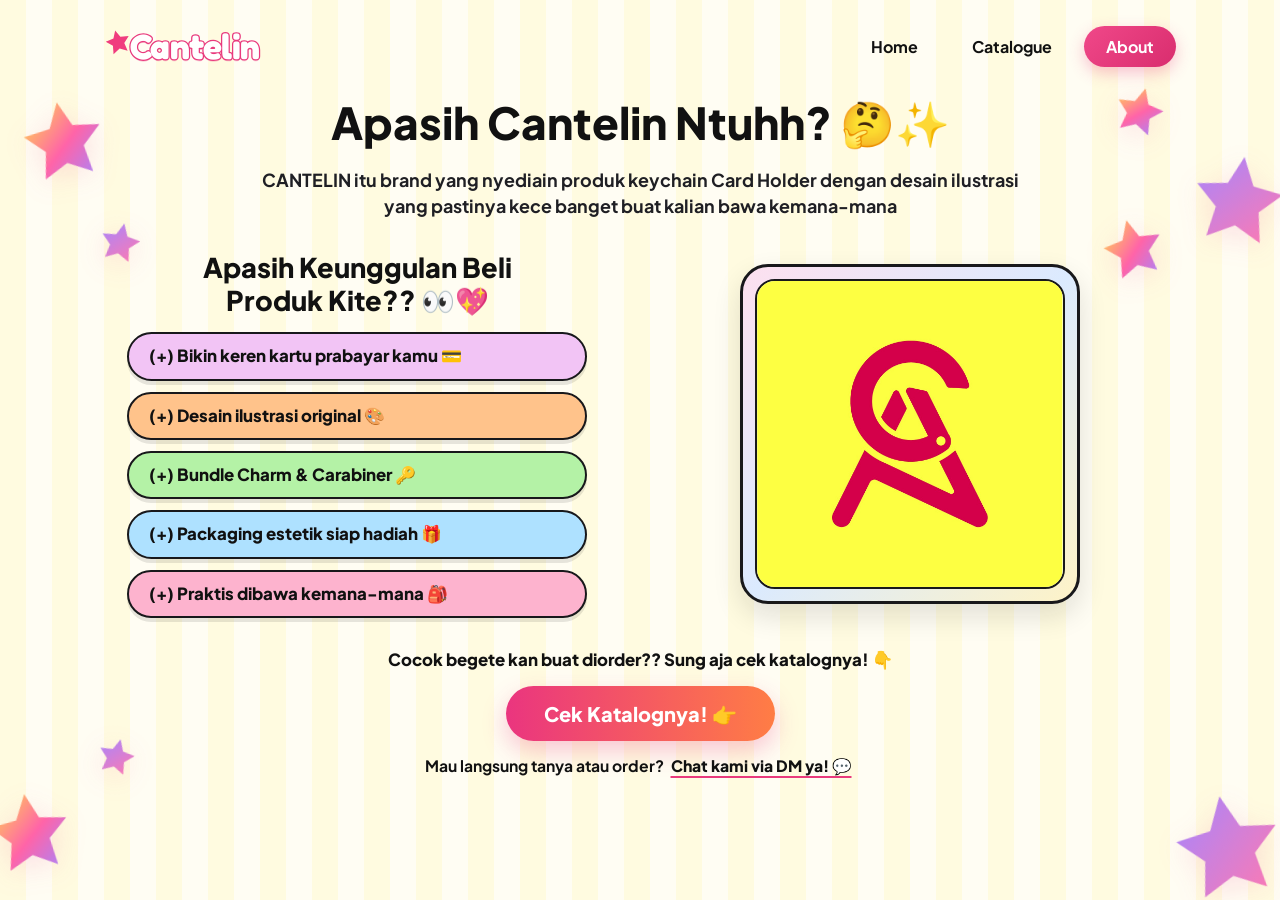
==== commit 2fec8ca4: "fix: add asset cache-busting query params and replace inline onclick with CSP-safe listeners" ====
--- a/about.html
+++ b/about.html
@@ -10,7 +10,7 @@
   <link
     href="https://fonts.googleapis.com/css2?family=Fredoka:wght@600;700&family=Plus+Jakarta+Sans:wght@500;600;700;800&display=swap"
     rel="stylesheet" />
-  <link rel="stylesheet" href="css/styles.css" />
+  <link rel="stylesheet" href="css/styles.css?v=20261126-3" />
 </head>
 
 <body data-page="about">
@@ -112,15 +112,15 @@
 
       <p class="dm-prompt">
         Mau langsung tanya atau order?
-        <button type="button" class="dm-inline-link" onclick="openDmLink()">
+        <button type="button" class="dm-inline-link" data-dm-link>
           Chat kami via DM ya! 💬
         </button>
       </p>
     </main>
   </div>
 
-  <script src="js/data.js"></script>
-  <script src="js/main.js"></script>
+  <script src="js/data.js?v=20261126-3"></script>
+  <script src="js/main.js?v=20261126-3"></script>
 </body>
 
 </html>
--- a/css/styles.css
+++ b/css/styles.css
@@ -513,11 +513,11 @@
   background: var(--card-grey);
   border: 3px dashed #18181b;
   border-radius: 18px;
-  padding: 58px 16px 14px;
+  padding: 0 0 14px;
   display: flex;
   flex-direction: column;
   align-items: center;
-  justify-content: space-between;
+  justify-content: flex-start;
   transition: transform 0.2s ease, box-shadow 0.2s ease;
 }
 
@@ -527,21 +527,18 @@
 }
 
 .product-label-box {
-  position: absolute;
-  top: 10px;
-  left: 10px;
-  background: var(--white);
-  border: 1.5px solid #222222;
-  border-radius: 8px;
-  padding: 5px 12px;
-  text-align: left;
-  z-index: 3;
-  box-shadow: 0 2px 6px rgba(0, 0, 0, 0.06);
+  width: 100%;
+  min-height: 60px;
+  padding: 10px 14px 4px;
+  display: flex;
+  flex-direction: column;
+  justify-content: center;
+  text-align: center;
 }
 
 .product-label-title {
   margin: 0;
-  font-size: 1.15rem;
+  font-size: 1.2rem;
   font-weight: 800;
   line-height: 1.15;
   color: var(--ink);
@@ -549,7 +546,7 @@
 
 .product-label-sub {
   margin: 2px 0 0;
-  font-size: 0.78rem;
+  font-size: 0.8rem;
   font-weight: 700;
   color: #27272a;
 }
@@ -591,26 +588,39 @@
 }
 
 .price-badge-extra {
-  margin-top: -10px;
-  width: 56px;
-  height: 56px;
-  border-radius: 50%;
-  background: #0f0f12;
+  position: absolute;
+  top: -18px;
+  left: -14px;
+  z-index: 4;
+  width: 74px;
+  height: 74px;
+  display: flex;
+  align-items: center;
+  justify-content: center;
+  text-align: center;
+  filter: drop-shadow(0 4px 10px rgba(0, 0, 0, 0.22));
+}
+
+.price-badge-starburst {
+  position: absolute;
+  inset: 0;
+  width: 100%;
+  height: 100%;
+}
+
+.price-badge-extra-text {
+  position: relative;
+  z-index: 1;
+  max-width: 48px;
   color: #ffffff;
-  border: 2px solid var(--white);
-  display: flex;
-  align-items: center;
-  justify-content: center;
-  text-align: center;
-  font-size: 0.68rem;
-  font-weight: 800;
-  line-height: 1.1;
-  padding: 4px;
+  font-size: 0.64rem;
+  font-weight: 800;
+  line-height: 1.05;
 }
 
 .card-corner-stars {
   position: absolute;
-  bottom: 42px;
+  bottom: 52px;
   left: -14px;
   pointer-events: none;
   z-index: 3;
@@ -621,65 +631,60 @@
 
 .product-image-btn {
   width: 100%;
-  height: 185px;
+  height: 250px;
+  flex-shrink: 0;
   background: transparent;
   border: none;
-  border-radius: 12px;
-  padding: 4px;
+  border-radius: 15px 15px 0 0;
+  padding: 0;
+  overflow: hidden;
   cursor: pointer;
   position: relative;
-  display: flex;
-  align-items: center;
-  justify-content: center;
-  transition: transform 0.2s ease;
-}
-
-.product-image-btn:hover {
+  display: block;
+}
+
+.product-image-btn:hover img {
   transform: scale(1.04);
 }
 
 .product-image-btn img {
-  max-height: 175px;
-  width: auto;
-  object-fit: contain;
-}
-
-.variant-strip {
-  width: 100%;
-  margin-top: 8px;
-  padding-top: 8px;
-  border-top: 1.5px dashed rgba(17, 17, 17, 0.25);
-  display: flex;
-  flex-wrap: wrap;
-  justify-content: center;
-  gap: 5px;
+  width: 100%;
+  height: 100%;
+  object-fit: cover;
+  display: block;
+  transition: transform 0.22s ease;
+}
+
+.card-variant-action {
+  width: 100%;
+  padding: 8px 14px 2px;
+  display: flex;
+  justify-content: center;
   z-index: 3;
 }
 
-.variant-chip {
+.view-variants-btn {
   display: inline-flex;
   align-items: center;
-  gap: 5px;
-  padding: 4px 9px;
+  justify-content: center;
+  gap: 6px;
+  padding: 7px 18px;
   border-radius: 999px;
-  border: 1.5px solid #222222;
+  border: 2px solid #18181b;
   background: var(--white);
-  font-size: 0.72rem;
+  font-size: 0.82rem;
   font-weight: 800;
   color: var(--ink);
   cursor: pointer;
-  transition: all 0.15s ease;
-}
-
-.variant-chip:hover {
-  background: #fff0f6;
-  border-color: var(--pink);
-}
-
-.variant-chip.is-selected {
+  box-shadow: 0 3px 0 rgba(17, 17, 17, 0.1);
+  transition: background-color 0.16s ease, color 0.16s ease, border-color 0.16s ease, transform 0.15s ease;
+}
+
+.view-variants-btn:hover {
   background: var(--pink);
   border-color: var(--pink-dark);
   color: #ffffff;
+  transform: translateY(-1px);
 }
 
 .variant-dot {
@@ -921,10 +926,6 @@
   display: none;
 }
 
-.modal-container--zoom-only .modal-file-tag {
-  display: none;
-}
-
 .modal-close-btn {
   position: absolute;
   top: 14px;
@@ -969,17 +970,6 @@
   object-fit: contain;
 }
 
-.modal-file-tag {
-  font-family: ui-monospace, SFMono-Regular, Consolas, monospace;
-  font-size: 0.72rem;
-  font-weight: 700;
-  padding: 4px 10px;
-  border-radius: 999px;
-  background: #ffffff;
-  border: 1px solid rgba(17, 17, 17, 0.25);
-  color: #52525b;
-}
-
 .modal-details {
   display: flex;
   flex-direction: column;
@@ -1263,6 +1253,11 @@
     top: -14px;
   }
 
+  .price-badge-extra {
+    left: -6px;
+    top: -14px;
+  }
+
   .about-showcase-frame {
     max-width: 240px;
     padding: 10px;
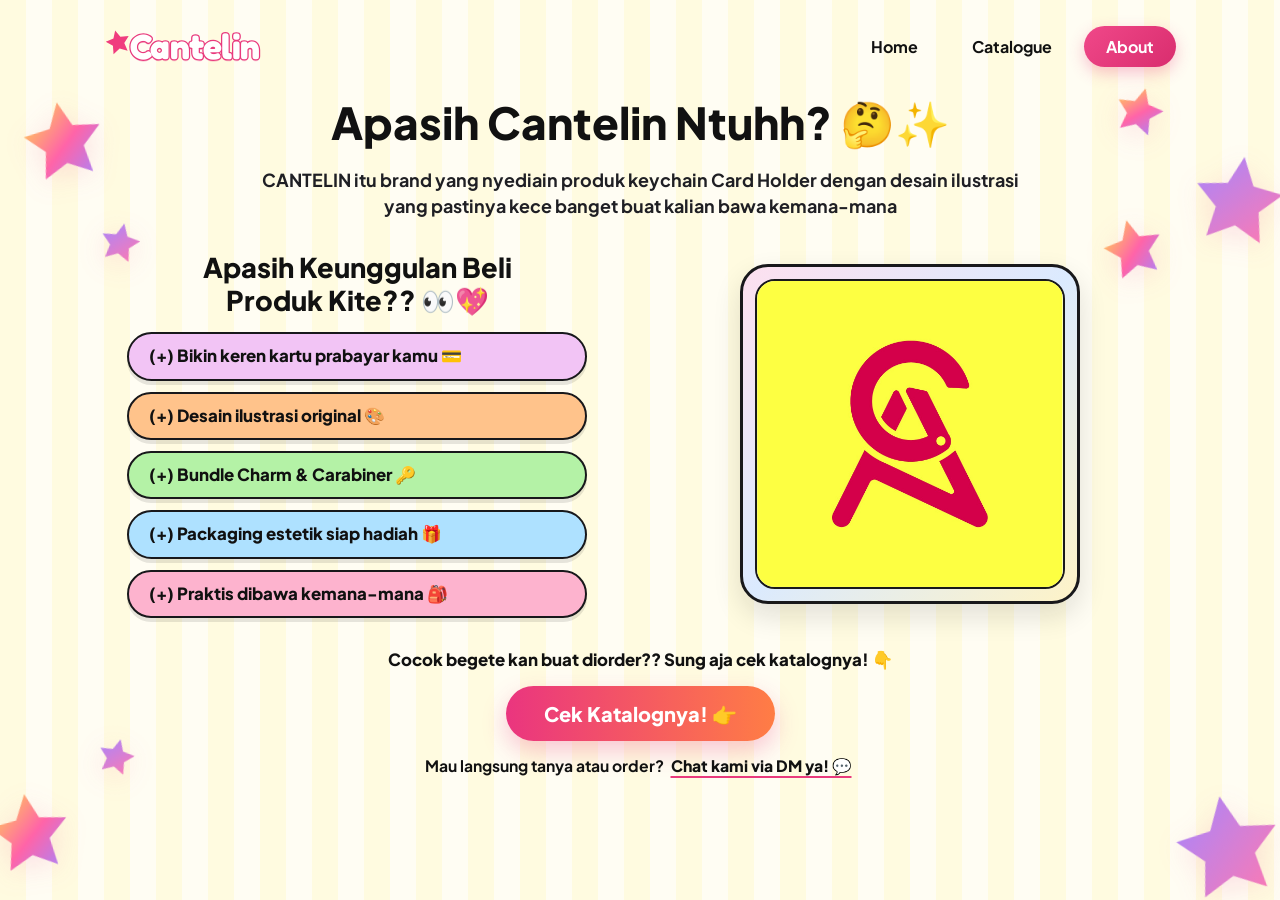
==== commit a3a17d06: "Refresh catalog assets cache" ====
--- a/about.html
+++ b/about.html
@@ -10,7 +10,7 @@
   <link
     href="https://fonts.googleapis.com/css2?family=Fredoka:wght@600;700&family=Plus+Jakarta+Sans:wght@500;600;700;800&display=swap"
     rel="stylesheet" />
-  <link rel="stylesheet" href="css/styles.css?v=20261126-3" />
+  <link rel="stylesheet" href="css/styles.css?v=20261127-4" />
 </head>
 
 <body data-page="about">
@@ -119,8 +119,8 @@
     </main>
   </div>
 
-  <script src="js/data.js?v=20261126-3"></script>
-  <script src="js/main.js?v=20261126-3"></script>
+  <script src="js/data.js?v=20261127-4"></script>
+  <script src="js/main.js?v=20261127-4"></script>
 </body>
 
 </html>
--- a/css/styles.css
+++ b/css/styles.css
@@ -513,7 +513,7 @@
   background: var(--card-grey);
   border: 3px dashed #18181b;
   border-radius: 18px;
-  padding: 0 0 14px;
+  padding: 0;
   display: flex;
   flex-direction: column;
   align-items: center;
@@ -528,12 +528,13 @@
 
 .product-label-box {
   width: 100%;
-  min-height: 60px;
-  padding: 10px 14px 4px;
+  min-height: 48px;
+  padding: 5px 12px 2px;
   display: flex;
   flex-direction: column;
   justify-content: center;
   text-align: center;
+  background: #ffffff;
 }
 
 .product-label-title {
@@ -551,6 +552,21 @@
   color: #27272a;
 }
 
+.product-card[data-product-id="Bundle Lengkap"] .product-label-box,
+.product-card[data-product-id="stiker"] .product-label-box {
+  height: 88px;
+  min-height: 88px;
+  justify-content: center;
+  padding: 17px 12px 2px;
+}
+
+.product-card[data-product-id="keychain"] .card-variant-action,
+.product-card[data-product-id="pin"] .card-variant-action {
+  align-items: center;
+  padding: 0 12px 10px;
+  transform: translateY(-5px);
+}
+
 .price-badge-stack {
   position: absolute;
   top: -16px;
@@ -565,14 +581,15 @@
   width: 68px;
   height: 68px;
   border-radius: 50%;
-  background: #0f0f12;
+  background: #4169e1;
   color: #ffffff;
   display: flex;
   flex-direction: column;
   align-items: center;
   justify-content: center;
   text-align: center;
-  box-shadow: 0 6px 14px rgba(0, 0, 0, 0.22);
+  border: none;
+  box-shadow: none;
   line-height: 1.05;
 }
 
@@ -589,16 +606,17 @@
 
 .price-badge-extra {
   position: absolute;
-  top: -18px;
-  left: -14px;
+  top: -22px;
+  left: -18px;
   z-index: 4;
-  width: 74px;
-  height: 74px;
+  width: 96px;
+  height: 96px;
   display: flex;
   align-items: center;
   justify-content: center;
   text-align: center;
-  filter: drop-shadow(0 4px 10px rgba(0, 0, 0, 0.22));
+  filter: drop-shadow(0 7px 12px rgba(236, 64, 122, 0.34));
+  transform: rotate(-7deg);
 }
 
 .price-badge-starburst {
@@ -608,14 +626,22 @@
   height: 100%;
 }
 
+.price-badge-starburst polygon {
+  fill: #ec407a;
+  stroke: #fff176;
+  stroke-width: 5;
+  stroke-linejoin: round;
+}
+
 .price-badge-extra-text {
   position: relative;
   z-index: 1;
-  max-width: 48px;
+  max-width: 62px;
   color: #ffffff;
-  font-size: 0.64rem;
-  font-weight: 800;
-  line-height: 1.05;
+  font-size: 0.78rem;
+  font-weight: 900;
+  line-height: 1.12;
+  text-shadow: 0 1px 2px rgba(86, 14, 47, 0.28);
 }
 
 .card-corner-stars {
@@ -657,10 +683,13 @@
 
 .card-variant-action {
   width: 100%;
-  padding: 8px 14px 2px;
-  display: flex;
-  justify-content: center;
+  min-height: 40px;
+  padding: 2px 12px 4px;
+  display: flex;
+  justify-content: center;
+  align-items: center;
   z-index: 3;
+  background: #ffffff;
 }
 
 .view-variants-btn {
@@ -668,22 +697,22 @@
   align-items: center;
   justify-content: center;
   gap: 6px;
-  padding: 7px 18px;
+  padding: 6px 16px;
   border-radius: 999px;
   border: 2px solid #18181b;
-  background: var(--white);
+  background: #ffe047;
   font-size: 0.82rem;
   font-weight: 800;
-  color: var(--ink);
+  color: #18181b;
   cursor: pointer;
   box-shadow: 0 3px 0 rgba(17, 17, 17, 0.1);
   transition: background-color 0.16s ease, color 0.16s ease, border-color 0.16s ease, transform 0.15s ease;
 }
 
 .view-variants-btn:hover {
-  background: var(--pink);
-  border-color: var(--pink-dark);
-  color: #ffffff;
+  background: #ffd000;
+  border-color: #18181b;
+  color: #18181b;
   transform: translateY(-1px);
 }
 
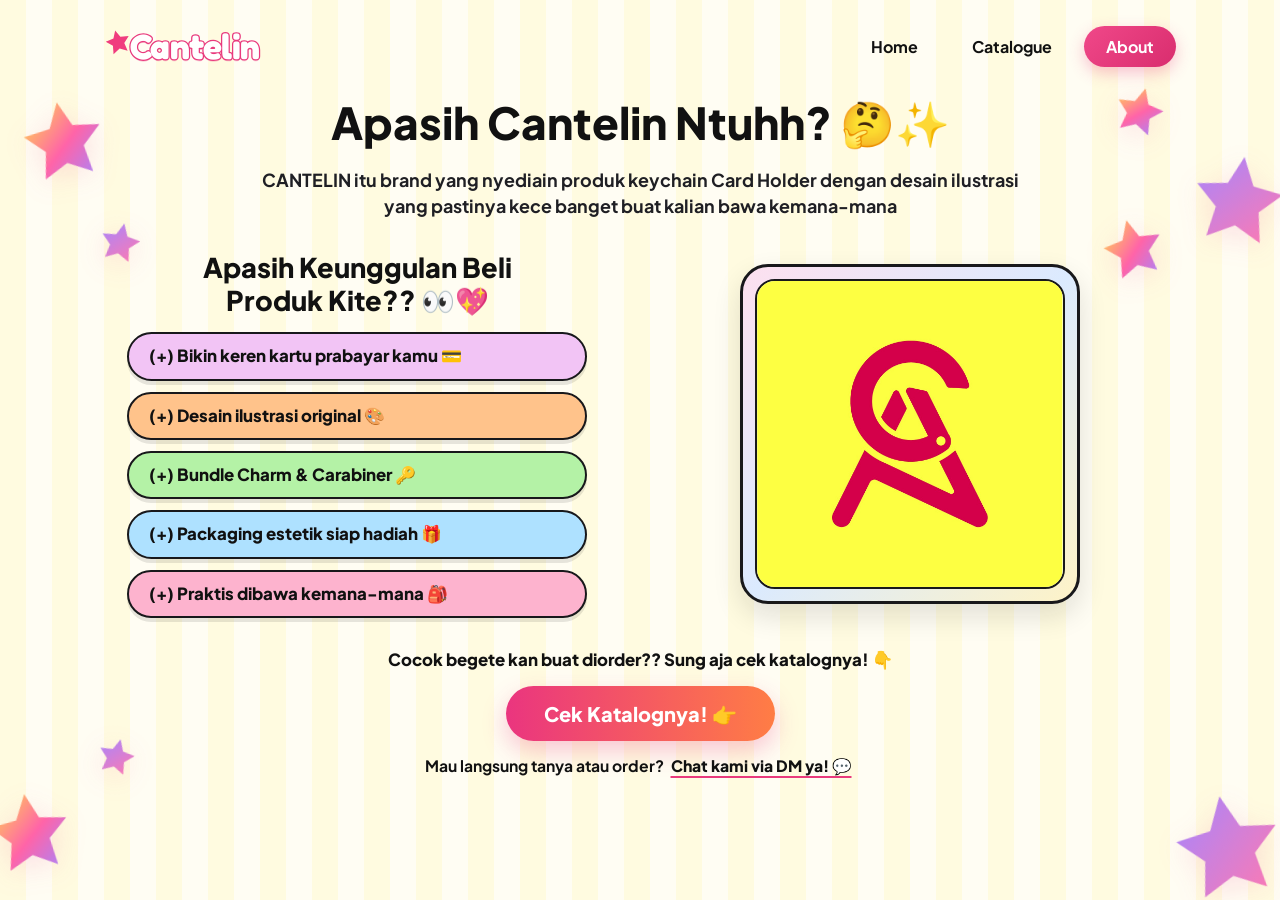
==== commit d7ca75c8: "feat(catalogue): uniform card layout, image-only modal variants, centered close button, and cache-bu" ====
--- a/about.html
+++ b/about.html
@@ -10,7 +10,7 @@
   <link
     href="https://fonts.googleapis.com/css2?family=Fredoka:wght@600;700&family=Plus+Jakarta+Sans:wght@500;600;700;800&display=swap"
     rel="stylesheet" />
-  <link rel="stylesheet" href="css/styles.css?v=20261127-4" />
+  <link rel="stylesheet" href="css/styles.css?v=20261127-10" />
 </head>
 
 <body data-page="about">
--- a/css/styles.css
+++ b/css/styles.css
@@ -509,9 +509,10 @@
 .product-card {
   position: relative;
   width: 332px;
+  height: 372px;
   max-width: 100%;
-  background: var(--card-grey);
-  border: 3px dashed #18181b;
+  background: var(--white);
+  border: 3px dashed hsl(240, 6%, 10%);
   border-radius: 18px;
   padding: 0;
   display: flex;
@@ -528,11 +529,12 @@
 
 .product-label-box {
   width: 100%;
-  min-height: 48px;
-  padding: 5px 12px 2px;
+  height: 70px;
+  min-height: 70px;
+  padding: 18px 12px 2px;
   display: flex;
   flex-direction: column;
-  justify-content: center;
+  justify-content: flex-start;
   text-align: center;
   background: #ffffff;
 }
@@ -552,20 +554,19 @@
   color: #27272a;
 }
 
-.product-card[data-product-id="Bundle Lengkap"] .product-label-box,
-.product-card[data-product-id="stiker"] .product-label-box {
-  height: 88px;
-  min-height: 88px;
-  justify-content: center;
-  padding: 17px 12px 2px;
-}
-
-.product-card[data-product-id="keychain"] .card-variant-action,
-.product-card[data-product-id="pin"] .card-variant-action {
-  align-items: center;
-  padding: 0 12px 10px;
-  transform: translateY(-5px);
-}
+.product-card--no-sub .product-label-box {
+  justify-content: center;
+  padding: 10px 12px 0;
+}
+
+.product-card--no-variants .product-label-box {
+  height: auto;
+  flex: 1;
+  justify-content: center;
+  padding: 12px;
+  border-radius: 0 0 15px 15px;
+}
+
 
 .price-badge-stack {
   position: absolute;
@@ -655,9 +656,23 @@
   gap: 2px;
 }
 
+.card-variant-action {
+  width: 100%;
+  height: 56px;
+  min-height: 56px;
+  margin-top: auto;
+  padding: 4px 12px 12px;
+  display: flex;
+  justify-content: center;
+  align-items: center;
+  z-index: 3;
+  background: white;
+  border-radius: 0 0 15px 15px;
+}
+
 .product-image-btn {
   width: 100%;
-  height: 250px;
+  height: 240px;
   flex-shrink: 0;
   background: transparent;
   border: none;
@@ -679,17 +694,6 @@
   object-fit: cover;
   display: block;
   transition: transform 0.22s ease;
-}
-
-.card-variant-action {
-  width: 100%;
-  min-height: 40px;
-  padding: 2px 12px 4px;
-  display: flex;
-  justify-content: center;
-  align-items: center;
-  z-index: 3;
-  background: #ffffff;
 }
 
 .view-variants-btn {
@@ -961,11 +965,11 @@
   right: 14px;
   width: 38px;
   height: 38px;
+  padding: 0;
+  line-height: 1;
   border-radius: 50%;
   border: 2px solid #18181b;
   background: #ffffff;
-  font-size: 1.2rem;
-  font-weight: 800;
   color: var(--ink);
   cursor: pointer;
   display: inline-flex;
@@ -1012,6 +1016,7 @@
   flex-wrap: wrap;
   align-items: center;
   gap: 8px;
+  margin-bottom: 10px;
 }
 
 .modal-price-pill {
@@ -1034,24 +1039,29 @@
 }
 
 .modal-title {
-  margin: 0;
+  margin: 0 0 6px;
   font-size: 1.65rem;
   font-weight: 800;
   line-height: 1.2;
 }
 
 .modal-variant-active {
-  margin: 0;
+  margin: 0 0 8px;
   font-size: 0.96rem;
   font-weight: 800;
   color: var(--pink-dark);
 }
 
 .modal-desc {
-  margin: 0;
+  margin: 4px 0 16px;
   font-size: 0.94rem;
   font-weight: 600;
+  line-height: 1.55;
   color: var(--ink-muted);
+}
+
+#modal-variants-section {
+  margin-top: 4px;
 }
 
 .modal-variants-heading {
@@ -1096,11 +1106,23 @@
 }
 
 .modal-variant-thumb {
-  width: 26px;
+  width: 26px;s
   height: 26px;
   border-radius: 6px;
   background: #f4f4f6;
   object-fit: contain;
+}
+
+.modal-variant-btn--image-only {
+  padding: 6px;
+  border-radius: 14px;
+}
+
+.modal-variant-thumb--lg {
+  width: 72px;
+  height: 72px;
+  border-radius: 10px;
+  background: var(--card-grey);
 }
 
 .modal-actions {
